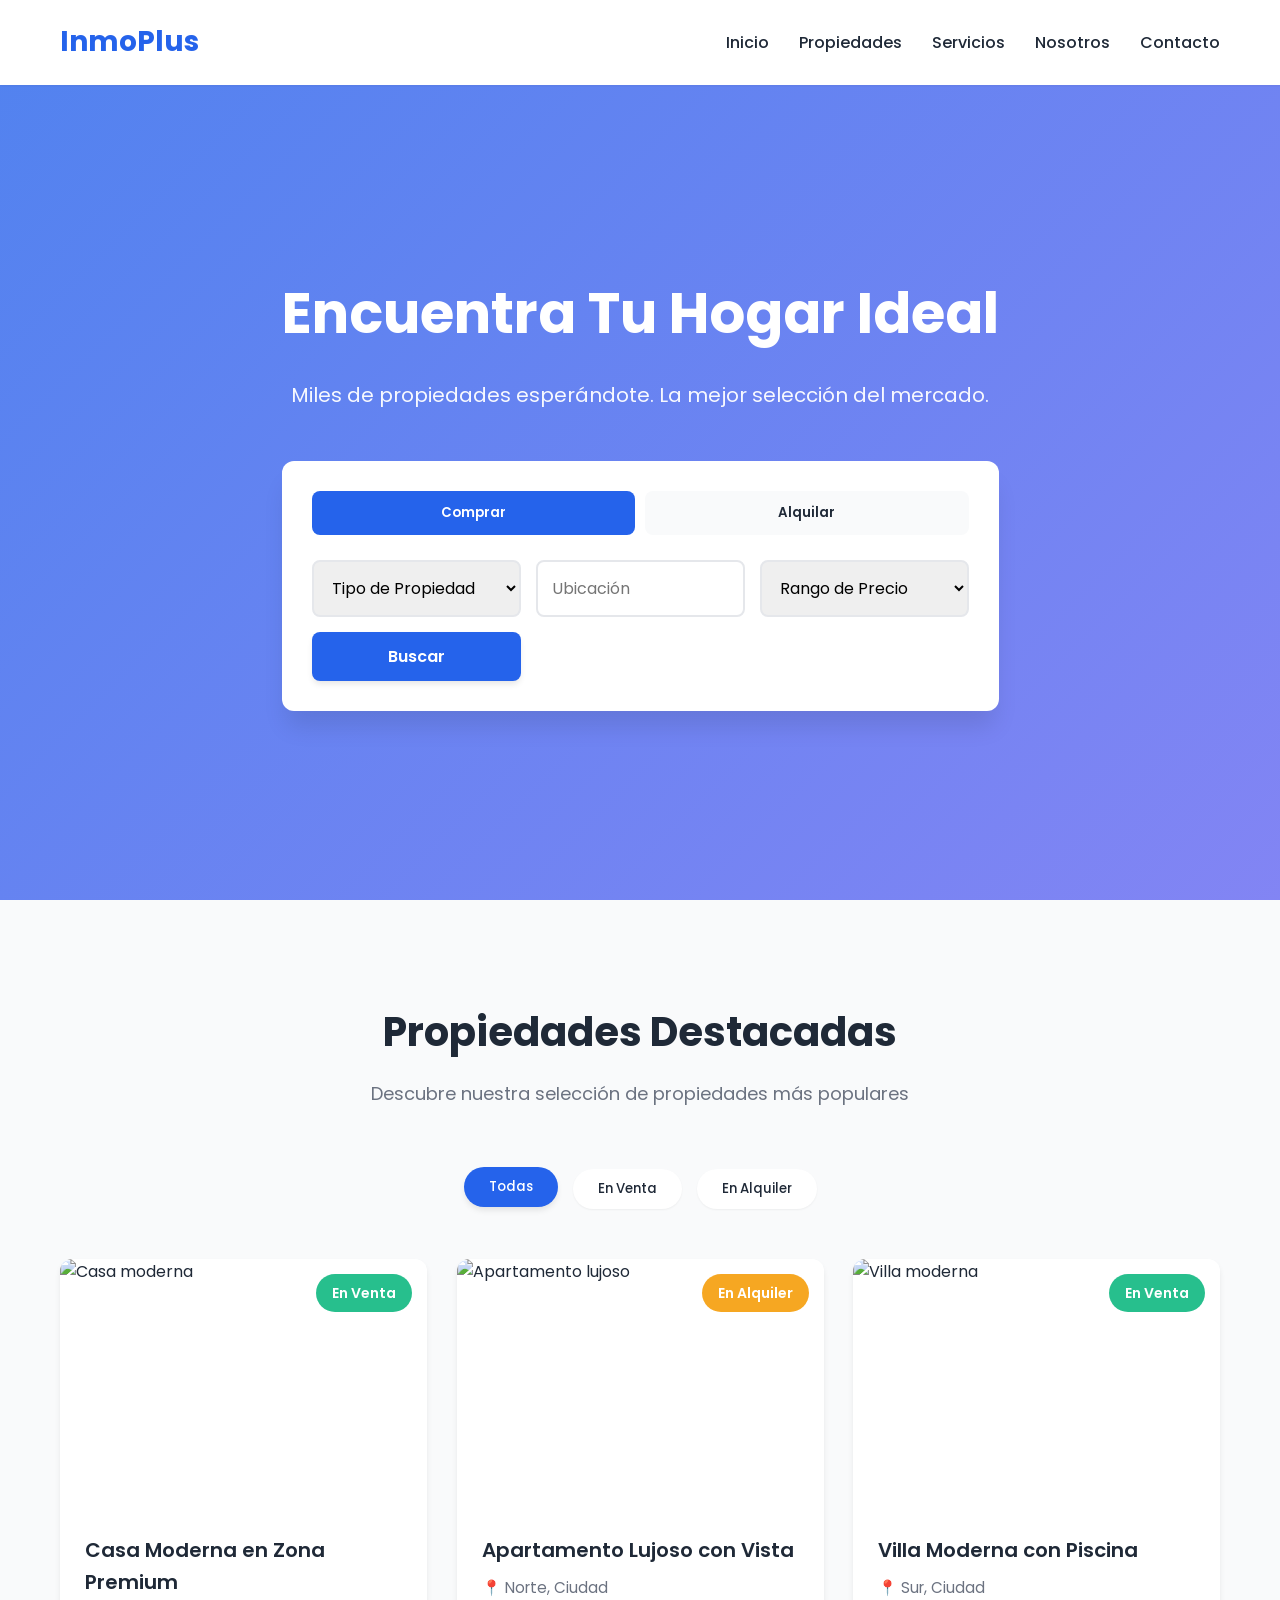
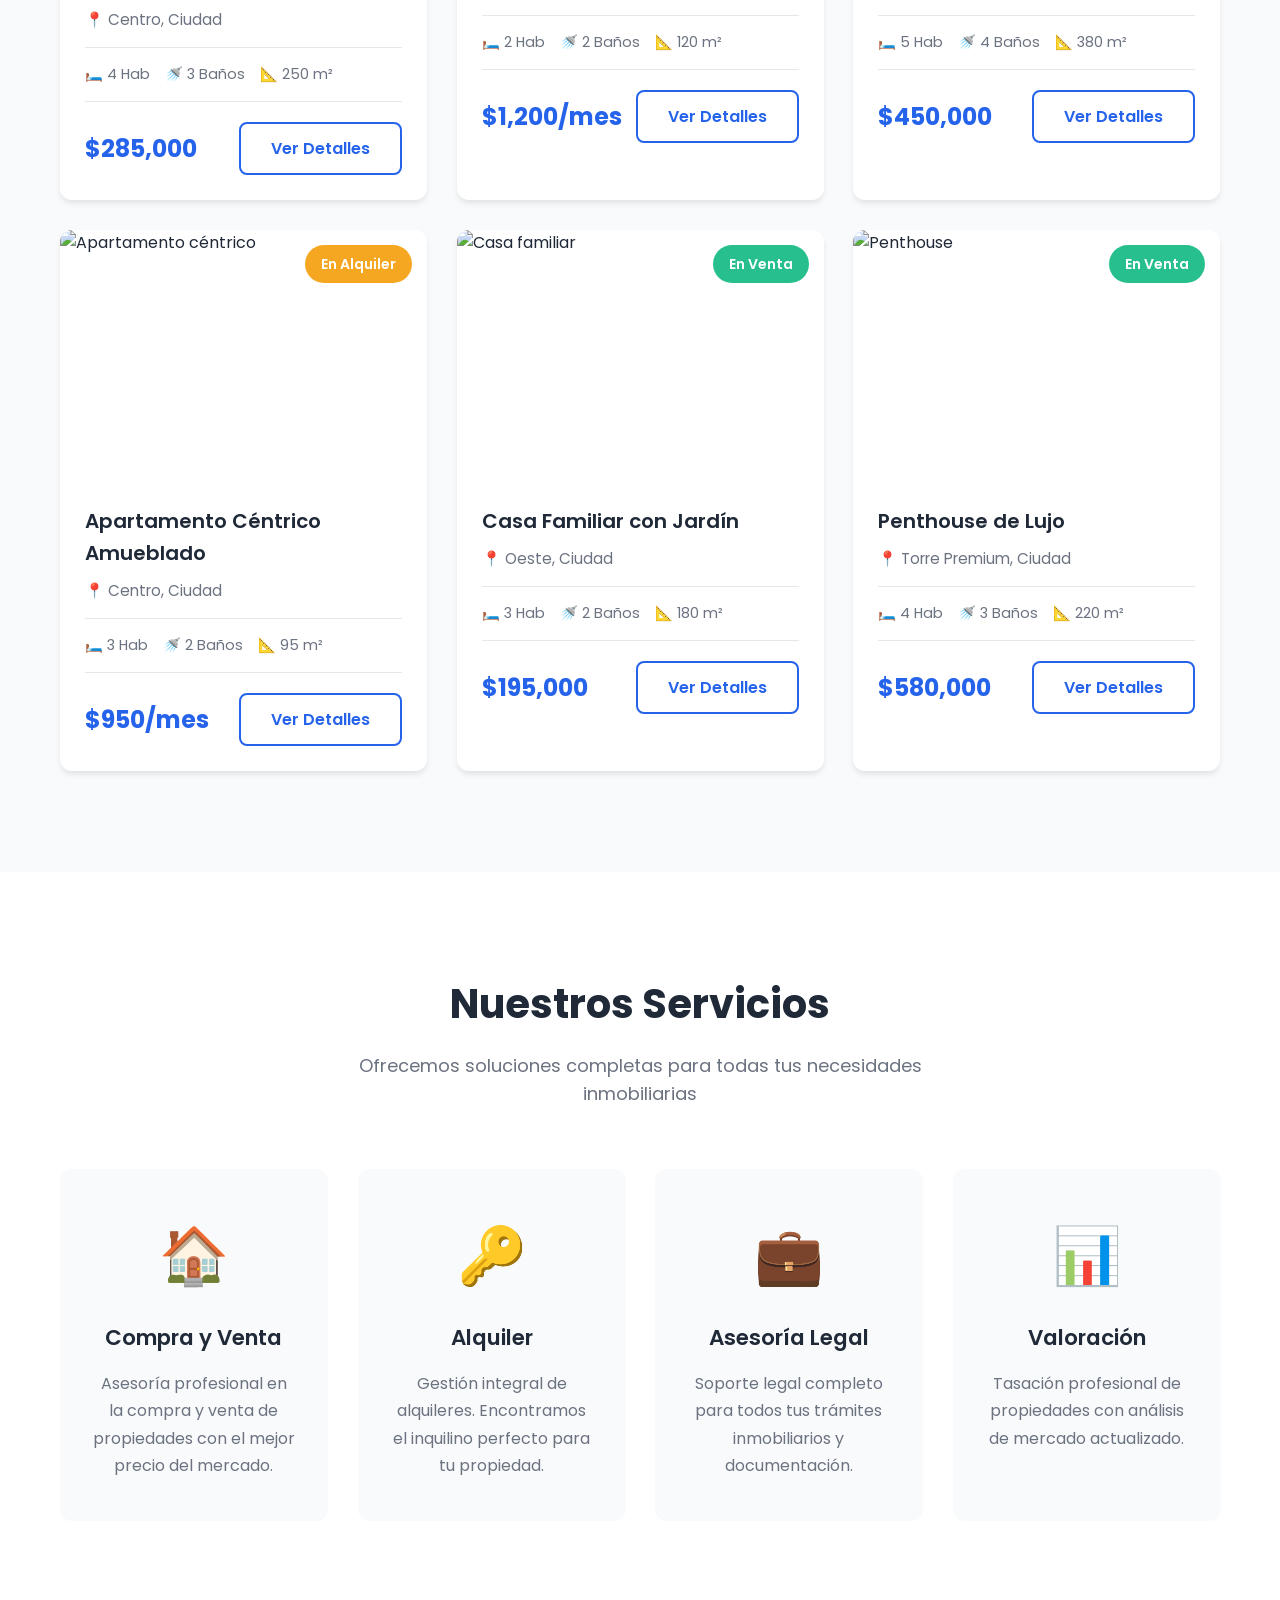
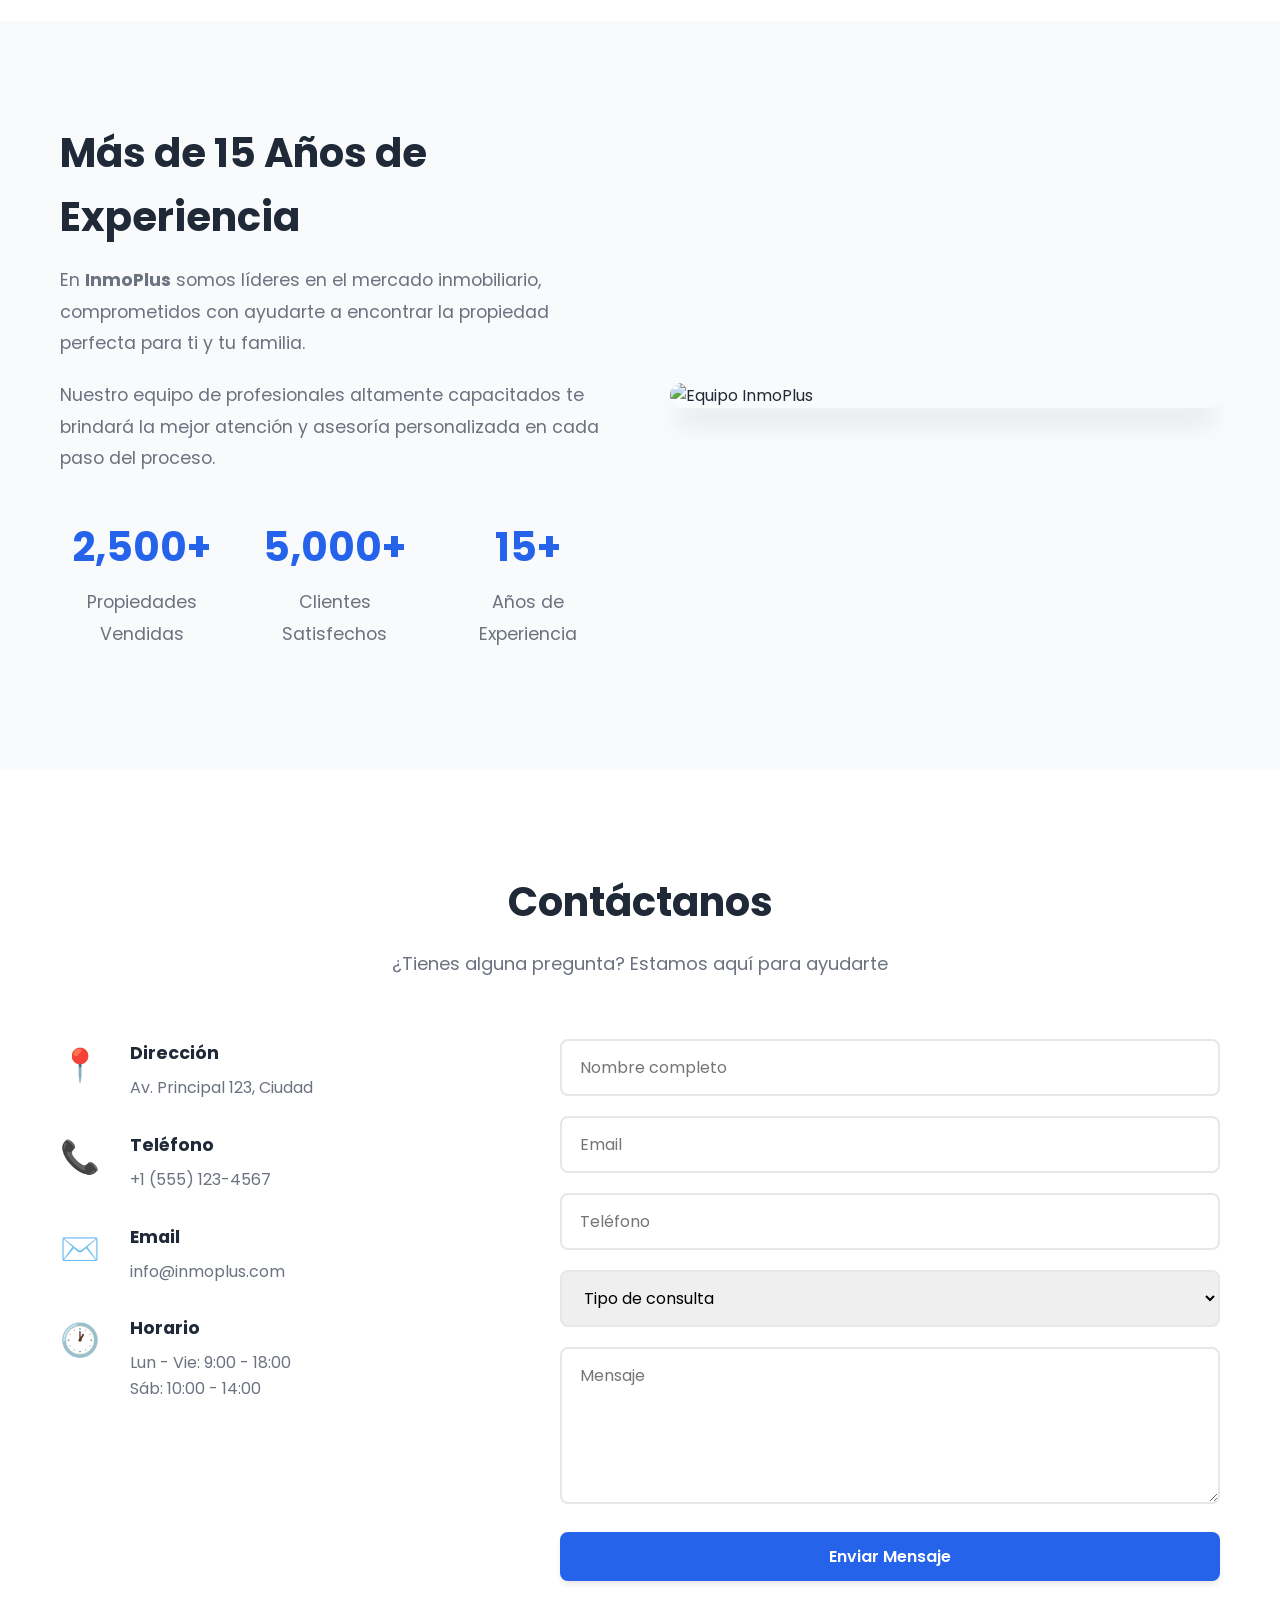
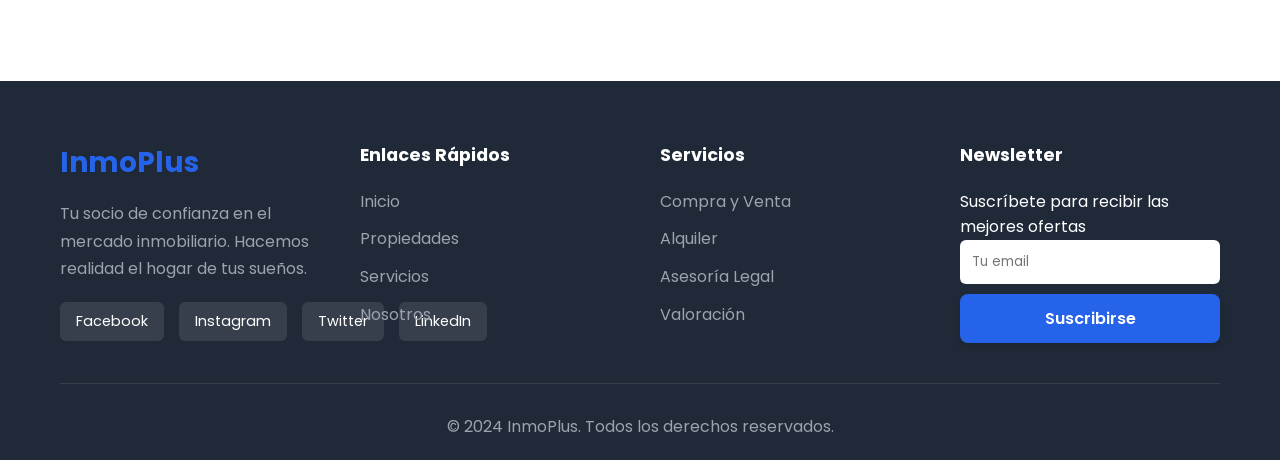
==== index.html @ 354a5554 "Crear sitio web completo para inmobiliaria InmoPlus Implementación completa de un sitio web moderno " ====
<!DOCTYPE html>
<html lang="es">
<head>
    <meta charset="UTF-8">
    <meta name="viewport" content="width=device-width, initial-scale=1.0">
    <meta name="description" content="Encuentra la propiedad de tus sueños. Amplia selección de casas, apartamentos y locales comerciales.">
    <meta name="keywords" content="inmobiliaria, casas, apartamentos, propiedades, venta, alquiler">
    <title>InmoPlus - Tu Inmobiliaria de Confianza</title>
    <link rel="stylesheet" href="css/styles.css">
    <link rel="preconnect" href="https://fonts.googleapis.com">
    <link rel="preconnect" href="https://fonts.gstatic.com" crossorigin>
    <link href="https://fonts.googleapis.com/css2?family=Poppins:wght@300;400;500;600;700&display=swap" rel="stylesheet">
</head>
<body>
    <!-- Header -->
    <header class="header">
        <nav class="nav container">
            <div class="nav__logo">
                <h2>InmoPlus</h2>
            </div>
            <ul class="nav__menu" id="navMenu">
                <li class="nav__item"><a href="#inicio" class="nav__link">Inicio</a></li>
                <li class="nav__item"><a href="#propiedades" class="nav__link">Propiedades</a></li>
                <li class="nav__item"><a href="#servicios" class="nav__link">Servicios</a></li>
                <li class="nav__item"><a href="#nosotros" class="nav__link">Nosotros</a></li>
                <li class="nav__item"><a href="#contacto" class="nav__link">Contacto</a></li>
            </ul>
            <div class="nav__toggle" id="navToggle">
                <span></span>
                <span></span>
                <span></span>
            </div>
        </nav>
    </header>

    <!-- Hero Section -->
    <section class="hero" id="inicio">
        <div class="hero__overlay"></div>
        <div class="hero__content container">
            <h1 class="hero__title">Encuentra Tu Hogar Ideal</h1>
            <p class="hero__description">Miles de propiedades esperándote. La mejor selección del mercado.</p>

            <!-- Search Form -->
            <div class="search-box">
                <div class="search-box__tabs">
                    <button class="search-tab active" data-type="venta">Comprar</button>
                    <button class="search-tab" data-type="alquiler">Alquilar</button>
                </div>
                <form class="search-form" id="searchForm">
                    <div class="search-form__group">
                        <select class="search-input" id="propertyType">
                            <option value="">Tipo de Propiedad</option>
                            <option value="casa">Casa</option>
                            <option value="apartamento">Apartamento</option>
                            <option value="local">Local Comercial</option>
                            <option value="terreno">Terreno</option>
                        </select>
                    </div>
                    <div class="search-form__group">
                        <input type="text" class="search-input" placeholder="Ubicación" id="location">
                    </div>
                    <div class="search-form__group">
                        <select class="search-input" id="priceRange">
                            <option value="">Rango de Precio</option>
                            <option value="0-100000">Hasta $100,000</option>
                            <option value="100000-200000">$100,000 - $200,000</option>
                            <option value="200000-300000">$200,000 - $300,000</option>
                            <option value="300000+">Más de $300,000</option>
                        </select>
                    </div>
                    <button type="submit" class="btn btn--primary">Buscar</button>
                </form>
            </div>
        </div>
    </section>

    <!-- Featured Properties -->
    <section class="properties" id="propiedades">
        <div class="container">
            <div class="section__header">
                <h2 class="section__title">Propiedades Destacadas</h2>
                <p class="section__description">Descubre nuestra selección de propiedades más populares</p>
            </div>

            <!-- Filter Buttons -->
            <div class="filter-buttons">
                <button class="filter-btn active" data-filter="all">Todas</button>
                <button class="filter-btn" data-filter="venta">En Venta</button>
                <button class="filter-btn" data-filter="alquiler">En Alquiler</button>
            </div>

            <div class="properties__grid" id="propertiesGrid">
                <!-- Property Card 1 -->
                <article class="property-card" data-category="venta">
                    <div class="property-card__badge property-card__badge--sale">En Venta</div>
                    <div class="property-card__image">
                        <img src="https://images.unsplash.com/photo-1580587771525-78b9dba3b914?w=600&h=400&fit=crop" alt="Casa moderna" loading="lazy">
                    </div>
                    <div class="property-card__content">
                        <h3 class="property-card__title">Casa Moderna en Zona Premium</h3>
                        <p class="property-card__location">📍 Centro, Ciudad</p>
                        <div class="property-card__features">
                            <span class="feature">🛏️ 4 Hab</span>
                            <span class="feature">🚿 3 Baños</span>
                            <span class="feature">📐 250 m²</span>
                        </div>
                        <div class="property-card__footer">
                            <p class="property-card__price">$285,000</p>
                            <button class="btn btn--secondary">Ver Detalles</button>
                        </div>
                    </div>
                </article>

                <!-- Property Card 2 -->
                <article class="property-card" data-category="alquiler">
                    <div class="property-card__badge property-card__badge--rent">En Alquiler</div>
                    <div class="property-card__image">
                        <img src="https://images.unsplash.com/photo-1522708323590-d24dbb6b0267?w=600&h=400&fit=crop" alt="Apartamento lujoso" loading="lazy">
                    </div>
                    <div class="property-card__content">
                        <h3 class="property-card__title">Apartamento Lujoso con Vista</h3>
                        <p class="property-card__location">📍 Norte, Ciudad</p>
                        <div class="property-card__features">
                            <span class="feature">🛏️ 2 Hab</span>
                            <span class="feature">🚿 2 Baños</span>
                            <span class="feature">📐 120 m²</span>
                        </div>
                        <div class="property-card__footer">
                            <p class="property-card__price">$1,200/mes</p>
                            <button class="btn btn--secondary">Ver Detalles</button>
                        </div>
                    </div>
                </article>

                <!-- Property Card 3 -->
                <article class="property-card" data-category="venta">
                    <div class="property-card__badge property-card__badge--sale">En Venta</div>
                    <div class="property-card__image">
                        <img src="https://images.unsplash.com/photo-1512917774080-9991f1c4c750?w=600&h=400&fit=crop" alt="Villa moderna" loading="lazy">
                    </div>
                    <div class="property-card__content">
                        <h3 class="property-card__title">Villa Moderna con Piscina</h3>
                        <p class="property-card__location">📍 Sur, Ciudad</p>
                        <div class="property-card__features">
                            <span class="feature">🛏️ 5 Hab</span>
                            <span class="feature">🚿 4 Baños</span>
                            <span class="feature">📐 380 m²</span>
                        </div>
                        <div class="property-card__footer">
                            <p class="property-card__price">$450,000</p>
                            <button class="btn btn--secondary">Ver Detalles</button>
                        </div>
                    </div>
                </article>

                <!-- Property Card 4 -->
                <article class="property-card" data-category="alquiler">
                    <div class="property-card__badge property-card__badge--rent">En Alquiler</div>
                    <div class="property-card__image">
                        <img src="https://images.unsplash.com/photo-1560448204-e02f11c3d0e2?w=600&h=400&fit=crop" alt="Apartamento céntrico" loading="lazy">
                    </div>
                    <div class="property-card__content">
                        <h3 class="property-card__title">Apartamento Céntrico Amueblado</h3>
                        <p class="property-card__location">📍 Centro, Ciudad</p>
                        <div class="property-card__features">
                            <span class="feature">🛏️ 3 Hab</span>
                            <span class="feature">🚿 2 Baños</span>
                            <span class="feature">📐 95 m²</span>
                        </div>
                        <div class="property-card__footer">
                            <p class="property-card__price">$950/mes</p>
                            <button class="btn btn--secondary">Ver Detalles</button>
                        </div>
                    </div>
                </article>

                <!-- Property Card 5 -->
                <article class="property-card" data-category="venta">
                    <div class="property-card__badge property-card__badge--sale">En Venta</div>
                    <div class="property-card__image">
                        <img src="https://images.unsplash.com/photo-1600596542815-ffad4c1539a9?w=600&h=400&fit=crop" alt="Casa familiar" loading="lazy">
                    </div>
                    <div class="property-card__content">
                        <h3 class="property-card__title">Casa Familiar con Jardín</h3>
                        <p class="property-card__location">📍 Oeste, Ciudad</p>
                        <div class="property-card__features">
                            <span class="feature">🛏️ 3 Hab</span>
                            <span class="feature">🚿 2 Baños</span>
                            <span class="feature">📐 180 m²</span>
                        </div>
                        <div class="property-card__footer">
                            <p class="property-card__price">$195,000</p>
                            <button class="btn btn--secondary">Ver Detalles</button>
                        </div>
                    </div>
                </article>

                <!-- Property Card 6 -->
                <article class="property-card" data-category="venta">
                    <div class="property-card__badge property-card__badge--sale">En Venta</div>
                    <div class="property-card__image">
                        <img src="https://images.unsplash.com/photo-1600607687939-ce8a6c25118c?w=600&h=400&fit=crop" alt="Penthouse" loading="lazy">
                    </div>
                    <div class="property-card__content">
                        <h3 class="property-card__title">Penthouse de Lujo</h3>
                        <p class="property-card__location">📍 Torre Premium, Ciudad</p>
                        <div class="property-card__features">
                            <span class="feature">🛏️ 4 Hab</span>
                            <span class="feature">🚿 3 Baños</span>
                            <span class="feature">📐 220 m²</span>
                        </div>
                        <div class="property-card__footer">
                            <p class="property-card__price">$580,000</p>
                            <button class="btn btn--secondary">Ver Detalles</button>
                        </div>
                    </div>
                </article>
            </div>
        </div>
    </section>

    <!-- Services Section -->
    <section class="services" id="servicios">
        <div class="container">
            <div class="section__header">
                <h2 class="section__title">Nuestros Servicios</h2>
                <p class="section__description">Ofrecemos soluciones completas para todas tus necesidades inmobiliarias</p>
            </div>
            <div class="services__grid">
                <div class="service-card">
                    <div class="service-card__icon">🏠</div>
                    <h3 class="service-card__title">Compra y Venta</h3>
                    <p class="service-card__description">Asesoría profesional en la compra y venta de propiedades con el mejor precio del mercado.</p>
                </div>
                <div class="service-card">
                    <div class="service-card__icon">🔑</div>
                    <h3 class="service-card__title">Alquiler</h3>
                    <p class="service-card__description">Gestión integral de alquileres. Encontramos el inquilino perfecto para tu propiedad.</p>
                </div>
                <div class="service-card">
                    <div class="service-card__icon">💼</div>
                    <h3 class="service-card__title">Asesoría Legal</h3>
                    <p class="service-card__description">Soporte legal completo para todos tus trámites inmobiliarios y documentación.</p>
                </div>
                <div class="service-card">
                    <div class="service-card__icon">📊</div>
                    <h3 class="service-card__title">Valoración</h3>
                    <p class="service-card__description">Tasación profesional de propiedades con análisis de mercado actualizado.</p>
                </div>
            </div>
        </div>
    </section>

    <!-- About Section -->
    <section class="about" id="nosotros">
        <div class="container">
            <div class="about__content">
                <div class="about__text">
                    <h2 class="section__title">Más de 15 Años de Experiencia</h2>
                    <p>En <strong>InmoPlus</strong> somos líderes en el mercado inmobiliario, comprometidos con ayudarte a encontrar la propiedad perfecta para ti y tu familia.</p>
                    <p>Nuestro equipo de profesionales altamente capacitados te brindará la mejor atención y asesoría personalizada en cada paso del proceso.</p>
                    <div class="about__stats">
                        <div class="stat">
                            <h3 class="stat__number">2,500+</h3>
                            <p class="stat__label">Propiedades Vendidas</p>
                        </div>
                        <div class="stat">
                            <h3 class="stat__number">5,000+</h3>
                            <p class="stat__label">Clientes Satisfechos</p>
                        </div>
                        <div class="stat">
                            <h3 class="stat__number">15+</h3>
                            <p class="stat__label">Años de Experiencia</p>
                        </div>
                    </div>
                </div>
                <div class="about__image">
                    <img src="https://images.unsplash.com/photo-1560518883-ce09059eeffa?w=800&h=600&fit=crop" alt="Equipo InmoPlus" loading="lazy">
                </div>
            </div>
        </div>
    </section>

    <!-- Contact Section -->
    <section class="contact" id="contacto">
        <div class="container">
            <div class="section__header">
                <h2 class="section__title">Contáctanos</h2>
                <p class="section__description">¿Tienes alguna pregunta? Estamos aquí para ayudarte</p>
            </div>
            <div class="contact__content">
                <div class="contact__info">
                    <div class="contact__item">
                        <div class="contact__item-icon">📍</div>
                        <div>
                            <h3>Dirección</h3>
                            <p>Av. Principal 123, Ciudad</p>
                        </div>
                    </div>
                    <div class="contact__item">
                        <div class="contact__item-icon">📞</div>
                        <div>
                            <h3>Teléfono</h3>
                            <p>+1 (555) 123-4567</p>
                        </div>
                    </div>
                    <div class="contact__item">
                        <div class="contact__item-icon">✉️</div>
                        <div>
                            <h3>Email</h3>
                            <p>info@inmoplus.com</p>
                        </div>
                    </div>
                    <div class="contact__item">
                        <div class="contact__item-icon">🕐</div>
                        <div>
                            <h3>Horario</h3>
                            <p>Lun - Vie: 9:00 - 18:00</p>
                            <p>Sáb: 10:00 - 14:00</p>
                        </div>
                    </div>
                </div>
                <form class="contact__form" id="contactForm">
                    <div class="form__group">
                        <input type="text" class="form__input" placeholder="Nombre completo" required>
                    </div>
                    <div class="form__group">
                        <input type="email" class="form__input" placeholder="Email" required>
                    </div>
                    <div class="form__group">
                        <input type="tel" class="form__input" placeholder="Teléfono" required>
                    </div>
                    <div class="form__group">
                        <select class="form__input" required>
                            <option value="">Tipo de consulta</option>
                            <option value="compra">Comprar Propiedad</option>
                            <option value="venta">Vender Propiedad</option>
                            <option value="alquiler">Alquilar</option>
                            <option value="otro">Otro</option>
                        </select>
                    </div>
                    <div class="form__group">
                        <textarea class="form__input form__textarea" placeholder="Mensaje" rows="5" required></textarea>
                    </div>
                    <button type="submit" class="btn btn--primary btn--full">Enviar Mensaje</button>
                </form>
            </div>
        </div>
    </section>

    <!-- Footer -->
    <footer class="footer">
        <div class="container">
            <div class="footer__content">
                <div class="footer__section">
                    <h3 class="footer__title">InmoPlus</h3>
                    <p class="footer__description">Tu socio de confianza en el mercado inmobiliario. Hacemos realidad el hogar de tus sueños.</p>
                    <div class="footer__social">
                        <a href="#" class="social-link">Facebook</a>
                        <a href="#" class="social-link">Instagram</a>
                        <a href="#" class="social-link">Twitter</a>
                        <a href="#" class="social-link">LinkedIn</a>
                    </div>
                </div>
                <div class="footer__section">
                    <h4 class="footer__subtitle">Enlaces Rápidos</h4>
                    <ul class="footer__links">
                        <li><a href="#inicio">Inicio</a></li>
                        <li><a href="#propiedades">Propiedades</a></li>
                        <li><a href="#servicios">Servicios</a></li>
                        <li><a href="#nosotros">Nosotros</a></li>
                    </ul>
                </div>
                <div class="footer__section">
                    <h4 class="footer__subtitle">Servicios</h4>
                    <ul class="footer__links">
                        <li><a href="#">Compra y Venta</a></li>
                        <li><a href="#">Alquiler</a></li>
                        <li><a href="#">Asesoría Legal</a></li>
                        <li><a href="#">Valoración</a></li>
                    </ul>
                </div>
                <div class="footer__section">
                    <h4 class="footer__subtitle">Newsletter</h4>
                    <p>Suscríbete para recibir las mejores ofertas</p>
                    <form class="newsletter__form">
                        <input type="email" placeholder="Tu email" class="newsletter__input">
                        <button type="submit" class="btn btn--primary">Suscribirse</button>
                    </form>
                </div>
            </div>
            <div class="footer__bottom">
                <p>&copy; 2024 InmoPlus. Todos los derechos reservados.</p>
            </div>
        </div>
    </footer>

    <!-- Scroll to Top Button -->
    <button class="scroll-top" id="scrollTop">↑</button>

    <script src="js/main.js"></script>
</body>
</html>
---- css/styles.css ----
/* ========================================
   CSS Variables
======================================== */
:root {
    --primary-color: #2563eb;
    --primary-dark: #1e40af;
    --secondary-color: #10b981;
    --accent-color: #f59e0b;
    --text-dark: #1f2937;
    --text-light: #6b7280;
    --text-white: #ffffff;
    --bg-light: #f9fafb;
    --bg-white: #ffffff;
    --border-color: #e5e7eb;
    --shadow-sm: 0 1px 2px 0 rgba(0, 0, 0, 0.05);
    --shadow-md: 0 4px 6px -1px rgba(0, 0, 0, 0.1);
    --shadow-lg: 0 10px 15px -3px rgba(0, 0, 0, 0.1);
    --shadow-xl: 0 20px 25px -5px rgba(0, 0, 0, 0.1);
    --transition: all 0.3s ease;
    --border-radius: 12px;
    --max-width: 1200px;
}

/* ========================================
   Reset & Base Styles
======================================== */
* {
    margin: 0;
    padding: 0;
    box-sizing: border-box;
}

html {
    scroll-behavior: smooth;
    font-size: 16px;
}

body {
    font-family: 'Poppins', -apple-system, BlinkMacSystemFont, 'Segoe UI', Roboto, sans-serif;
    line-height: 1.6;
    color: var(--text-dark);
    background-color: var(--bg-white);
    overflow-x: hidden;
}

img {
    max-width: 100%;
    height: auto;
    display: block;
}

a {
    text-decoration: none;
    color: inherit;
    transition: var(--transition);
}

ul {
    list-style: none;
}

button {
    border: none;
    background: none;
    cursor: pointer;
    font-family: inherit;
}

/* ========================================
   Utility Classes
======================================== */
.container {
    max-width: var(--max-width);
    margin: 0 auto;
    padding: 0 20px;
}

.btn {
    padding: 12px 30px;
    border-radius: 8px;
    font-weight: 600;
    font-size: 1rem;
    transition: var(--transition);
    display: inline-block;
    text-align: center;
}

.btn--primary {
    background: var(--primary-color);
    color: var(--text-white);
    box-shadow: var(--shadow-md);
}

.btn--primary:hover {
    background: var(--primary-dark);
    transform: translateY(-2px);
    box-shadow: var(--shadow-lg);
}

.btn--secondary {
    background: transparent;
    color: var(--primary-color);
    border: 2px solid var(--primary-color);
}

.btn--secondary:hover {
    background: var(--primary-color);
    color: var(--text-white);
}

.btn--full {
    width: 100%;
}

.section__header {
    text-align: center;
    margin-bottom: 60px;
}

.section__title {
    font-size: 2.5rem;
    font-weight: 700;
    color: var(--text-dark);
    margin-bottom: 16px;
}

.section__description {
    font-size: 1.125rem;
    color: var(--text-light);
    max-width: 600px;
    margin: 0 auto;
}

/* ========================================
   Header & Navigation
======================================== */
.header {
    position: fixed;
    top: 0;
    left: 0;
    width: 100%;
    background: var(--bg-white);
    box-shadow: var(--shadow-sm);
    z-index: 1000;
    transition: var(--transition);
}

.nav {
    display: flex;
    justify-content: space-between;
    align-items: center;
    padding: 20px;
}

.nav__logo h2 {
    color: var(--primary-color);
    font-size: 1.75rem;
    font-weight: 700;
}

.nav__menu {
    display: flex;
    gap: 30px;
    align-items: center;
}

.nav__link {
    color: var(--text-dark);
    font-weight: 500;
    transition: var(--transition);
    position: relative;
}

.nav__link::after {
    content: '';
    position: absolute;
    bottom: -5px;
    left: 0;
    width: 0;
    height: 2px;
    background: var(--primary-color);
    transition: var(--transition);
}

.nav__link:hover {
    color: var(--primary-color);
}

.nav__link:hover::after {
    width: 100%;
}

.nav__toggle {
    display: none;
    flex-direction: column;
    gap: 5px;
    cursor: pointer;
}

.nav__toggle span {
    width: 25px;
    height: 3px;
    background: var(--text-dark);
    border-radius: 3px;
    transition: var(--transition);
}

/* ========================================
   Hero Section
======================================== */
.hero {
    position: relative;
    min-height: 100vh;
    display: flex;
    align-items: center;
    justify-content: center;
    background: linear-gradient(135deg, #667eea 0%, #764ba2 100%);
    background-image: url('https://images.unsplash.com/photo-1600585154340-be6161a56a0c?w=1920&h=1080&fit=crop');
    background-size: cover;
    background-position: center;
    background-attachment: fixed;
    padding-top: 80px;
}

.hero__overlay {
    position: absolute;
    top: 0;
    left: 0;
    width: 100%;
    height: 100%;
    background: linear-gradient(135deg, rgba(37, 99, 235, 0.8) 0%, rgba(99, 102, 241, 0.8) 100%);
}

.hero__content {
    position: relative;
    z-index: 10;
    text-align: center;
    color: var(--text-white);
    padding: 40px 20px;
}

.hero__title {
    font-size: 3.5rem;
    font-weight: 700;
    margin-bottom: 20px;
    animation: fadeInUp 0.8s ease;
}

.hero__description {
    font-size: 1.25rem;
    margin-bottom: 50px;
    opacity: 0.95;
    animation: fadeInUp 0.8s ease 0.2s backwards;
}

/* Search Box */
.search-box {
    background: var(--bg-white);
    border-radius: var(--border-radius);
    padding: 30px;
    box-shadow: var(--shadow-xl);
    max-width: 900px;
    margin: 0 auto;
    animation: fadeInUp 0.8s ease 0.4s backwards;
}

.search-box__tabs {
    display: flex;
    gap: 10px;
    margin-bottom: 25px;
}

.search-tab {
    flex: 1;
    padding: 12px;
    background: var(--bg-light);
    color: var(--text-dark);
    border-radius: 8px;
    font-weight: 600;
    transition: var(--transition);
}

.search-tab.active {
    background: var(--primary-color);
    color: var(--text-white);
}

.search-form {
    display: grid;
    grid-template-columns: repeat(auto-fit, minmax(200px, 1fr));
    gap: 15px;
    align-items: end;
}

.search-input {
    width: 100%;
    padding: 14px;
    border: 2px solid var(--border-color);
    border-radius: 8px;
    font-size: 1rem;
    transition: var(--transition);
    font-family: inherit;
}

.search-input:focus {
    outline: none;
    border-color: var(--primary-color);
}

/* ========================================
   Properties Section
======================================== */
.properties {
    padding: 100px 0;
    background: var(--bg-light);
}

.filter-buttons {
    display: flex;
    justify-content: center;
    gap: 15px;
    margin-bottom: 50px;
    flex-wrap: wrap;
}

.filter-btn {
    padding: 10px 25px;
    background: var(--bg-white);
    color: var(--text-dark);
    border-radius: 25px;
    font-weight: 500;
    transition: var(--transition);
    box-shadow: var(--shadow-sm);
}

.filter-btn:hover,
.filter-btn.active {
    background: var(--primary-color);
    color: var(--text-white);
    transform: translateY(-2px);
    box-shadow: var(--shadow-md);
}

.properties__grid {
    display: grid;
    grid-template-columns: repeat(auto-fill, minmax(350px, 1fr));
    gap: 30px;
}

/* Property Card */
.property-card {
    background: var(--bg-white);
    border-radius: var(--border-radius);
    overflow: hidden;
    box-shadow: var(--shadow-md);
    transition: var(--transition);
    position: relative;
}

.property-card:hover {
    transform: translateY(-8px);
    box-shadow: var(--shadow-xl);
}

.property-card__badge {
    position: absolute;
    top: 15px;
    right: 15px;
    padding: 8px 16px;
    border-radius: 20px;
    font-weight: 600;
    font-size: 0.875rem;
    z-index: 10;
    backdrop-filter: blur(10px);
}

.property-card__badge--sale {
    background: rgba(16, 185, 129, 0.9);
    color: var(--text-white);
}

.property-card__badge--rent {
    background: rgba(245, 158, 11, 0.9);
    color: var(--text-white);
}

.property-card__image {
    height: 250px;
    overflow: hidden;
    position: relative;
}

.property-card__image img {
    width: 100%;
    height: 100%;
    object-fit: cover;
    transition: var(--transition);
}

.property-card:hover .property-card__image img {
    transform: scale(1.1);
}

.property-card__content {
    padding: 25px;
}

.property-card__title {
    font-size: 1.25rem;
    font-weight: 600;
    color: var(--text-dark);
    margin-bottom: 10px;
}

.property-card__location {
    color: var(--text-light);
    margin-bottom: 15px;
    font-size: 0.95rem;
}

.property-card__features {
    display: flex;
    gap: 15px;
    margin-bottom: 20px;
    padding: 15px 0;
    border-top: 1px solid var(--border-color);
    border-bottom: 1px solid var(--border-color);
}

.feature {
    font-size: 0.9rem;
    color: var(--text-light);
}

.property-card__footer {
    display: flex;
    justify-content: space-between;
    align-items: center;
}

.property-card__price {
    font-size: 1.5rem;
    font-weight: 700;
    color: var(--primary-color);
}

/* ========================================
   Services Section
======================================== */
.services {
    padding: 100px 0;
    background: var(--bg-white);
}

.services__grid {
    display: grid;
    grid-template-columns: repeat(auto-fit, minmax(250px, 1fr));
    gap: 30px;
}

.service-card {
    text-align: center;
    padding: 40px 30px;
    background: var(--bg-light);
    border-radius: var(--border-radius);
    transition: var(--transition);
    border: 2px solid transparent;
}

.service-card:hover {
    border-color: var(--primary-color);
    transform: translateY(-5px);
    box-shadow: var(--shadow-lg);
}

.service-card__icon {
    font-size: 3.5rem;
    margin-bottom: 20px;
}

.service-card__title {
    font-size: 1.35rem;
    font-weight: 600;
    margin-bottom: 15px;
    color: var(--text-dark);
}

.service-card__description {
    color: var(--text-light);
    line-height: 1.7;
}

/* ========================================
   About Section
======================================== */
.about {
    padding: 100px 0;
    background: var(--bg-light);
}

.about__content {
    display: grid;
    grid-template-columns: 1fr 1fr;
    gap: 60px;
    align-items: center;
}

.about__text p {
    color: var(--text-light);
    margin-bottom: 20px;
    font-size: 1.1rem;
    line-height: 1.8;
}

.about__stats {
    display: grid;
    grid-template-columns: repeat(3, 1fr);
    gap: 30px;
    margin-top: 40px;
}

.stat {
    text-align: center;
}

.stat__number {
    font-size: 2.5rem;
    font-weight: 700;
    color: var(--primary-color);
    margin-bottom: 8px;
}

.stat__label {
    color: var(--text-light);
    font-size: 0.95rem;
}

.about__image {
    border-radius: var(--border-radius);
    overflow: hidden;
    box-shadow: var(--shadow-xl);
}

.about__image img {
    width: 100%;
    height: 100%;
    object-fit: cover;
}

/* ========================================
   Contact Section
======================================== */
.contact {
    padding: 100px 0;
    background: var(--bg-white);
}

.contact__content {
    display: grid;
    grid-template-columns: 1fr 1.5fr;
    gap: 60px;
}

.contact__info {
    display: flex;
    flex-direction: column;
    gap: 30px;
}

.contact__item {
    display: flex;
    gap: 20px;
    align-items: flex-start;
}

.contact__item-icon {
    font-size: 2rem;
    min-width: 50px;
}

.contact__item h3 {
    font-size: 1.1rem;
    margin-bottom: 8px;
    color: var(--text-dark);
}

.contact__item p {
    color: var(--text-light);
}

.contact__form {
    display: flex;
    flex-direction: column;
    gap: 20px;
}

.form__input {
    width: 100%;
    padding: 14px 18px;
    border: 2px solid var(--border-color);
    border-radius: 8px;
    font-size: 1rem;
    font-family: inherit;
    transition: var(--transition);
}

.form__input:focus {
    outline: none;
    border-color: var(--primary-color);
}

.form__textarea {
    resize: vertical;
    min-height: 120px;
}

/* ========================================
   Footer
======================================== */
.footer {
    background: var(--text-dark);
    color: var(--text-white);
    padding: 60px 0 20px;
}

.footer__content {
    display: grid;
    grid-template-columns: repeat(auto-fit, minmax(250px, 1fr));
    gap: 40px;
    margin-bottom: 40px;
}

.footer__title {
    font-size: 1.75rem;
    margin-bottom: 15px;
    color: var(--primary-color);
}

.footer__description {
    color: #9ca3af;
    margin-bottom: 20px;
    line-height: 1.7;
}

.footer__social {
    display: flex;
    gap: 15px;
}

.social-link {
    color: var(--text-white);
    padding: 8px 16px;
    background: rgba(255, 255, 255, 0.1);
    border-radius: 6px;
    font-size: 0.9rem;
    transition: var(--transition);
}

.social-link:hover {
    background: var(--primary-color);
}

.footer__subtitle {
    font-size: 1.1rem;
    margin-bottom: 20px;
}

.footer__links {
    display: flex;
    flex-direction: column;
    gap: 12px;
}

.footer__links a {
    color: #9ca3af;
    transition: var(--transition);
}

.footer__links a:hover {
    color: var(--primary-color);
    padding-left: 5px;
}

.newsletter__form {
    display: flex;
    flex-direction: column;
    gap: 10px;
}

.newsletter__input {
    padding: 12px;
    border: none;
    border-radius: 6px;
    font-family: inherit;
}

.footer__bottom {
    text-align: center;
    padding-top: 30px;
    border-top: 1px solid rgba(255, 255, 255, 0.1);
    color: #9ca3af;
}

/* ========================================
   Scroll to Top Button
======================================== */
.scroll-top {
    position: fixed;
    bottom: 30px;
    right: 30px;
    width: 50px;
    height: 50px;
    background: var(--primary-color);
    color: var(--text-white);
    border-radius: 50%;
    font-size: 1.5rem;
    display: flex;
    align-items: center;
    justify-content: center;
    box-shadow: var(--shadow-lg);
    opacity: 0;
    visibility: hidden;
    transition: var(--transition);
    z-index: 999;
}

.scroll-top.active {
    opacity: 1;
    visibility: visible;
}

.scroll-top:hover {
    background: var(--primary-dark);
    transform: translateY(-5px);
}

/* ========================================
   Animations
======================================== */
@keyframes fadeInUp {
    from {
        opacity: 0;
        transform: translateY(30px);
    }
    to {
        opacity: 1;
        transform: translateY(0);
    }
}

@keyframes fadeIn {
    from {
        opacity: 0;
    }
    to {
        opacity: 1;
    }
}

/* ========================================
   Responsive Design
======================================== */
@media (max-width: 968px) {
    .nav__menu {
        position: fixed;
        top: 70px;
        left: -100%;
        width: 100%;
        background: var(--bg-white);
        flex-direction: column;
        padding: 30px;
        box-shadow: var(--shadow-lg);
        transition: var(--transition);
        gap: 20px;
    }

    .nav__menu.active {
        left: 0;
    }

    .nav__toggle {
        display: flex;
    }

    .hero__title {
        font-size: 2.5rem;
    }

    .section__title {
        font-size: 2rem;
    }

    .properties__grid {
        grid-template-columns: repeat(auto-fill, minmax(300px, 1fr));
    }

    .about__content {
        grid-template-columns: 1fr;
    }

    .contact__content {
        grid-template-columns: 1fr;
    }

    .about__stats {
        grid-template-columns: repeat(3, 1fr);
    }
}

@media (max-width: 640px) {
    .hero__title {
        font-size: 2rem;
    }

    .hero__description {
        font-size: 1rem;
    }

    .search-form {
        grid-template-columns: 1fr;
    }

    .properties__grid {
        grid-template-columns: 1fr;
    }

    .services__grid {
        grid-template-columns: 1fr;
    }

    .about__stats {
        grid-template-columns: 1fr;
    }

    .section__title {
        font-size: 1.75rem;
    }

    .filter-buttons {
        flex-direction: column;
        align-items: stretch;
    }

    .footer__content {
        grid-template-columns: 1fr;
    }
}

/* ========================================
   Performance Optimizations
======================================== */
@media (prefers-reduced-motion: reduce) {
    *,
    *::before,
    *::after {
        animation-duration: 0.01ms !important;
        animation-iteration-count: 1 !important;
        transition-duration: 0.01ms !important;
    }
}

/* Improve text rendering */
body {
    -webkit-font-smoothing: antialiased;
    -moz-osx-font-smoothing: grayscale;
    text-rendering: optimizeLegibility;
}

/* GPU acceleration for animations */
.property-card,
.service-card,
.btn {
    will-change: transform;
}
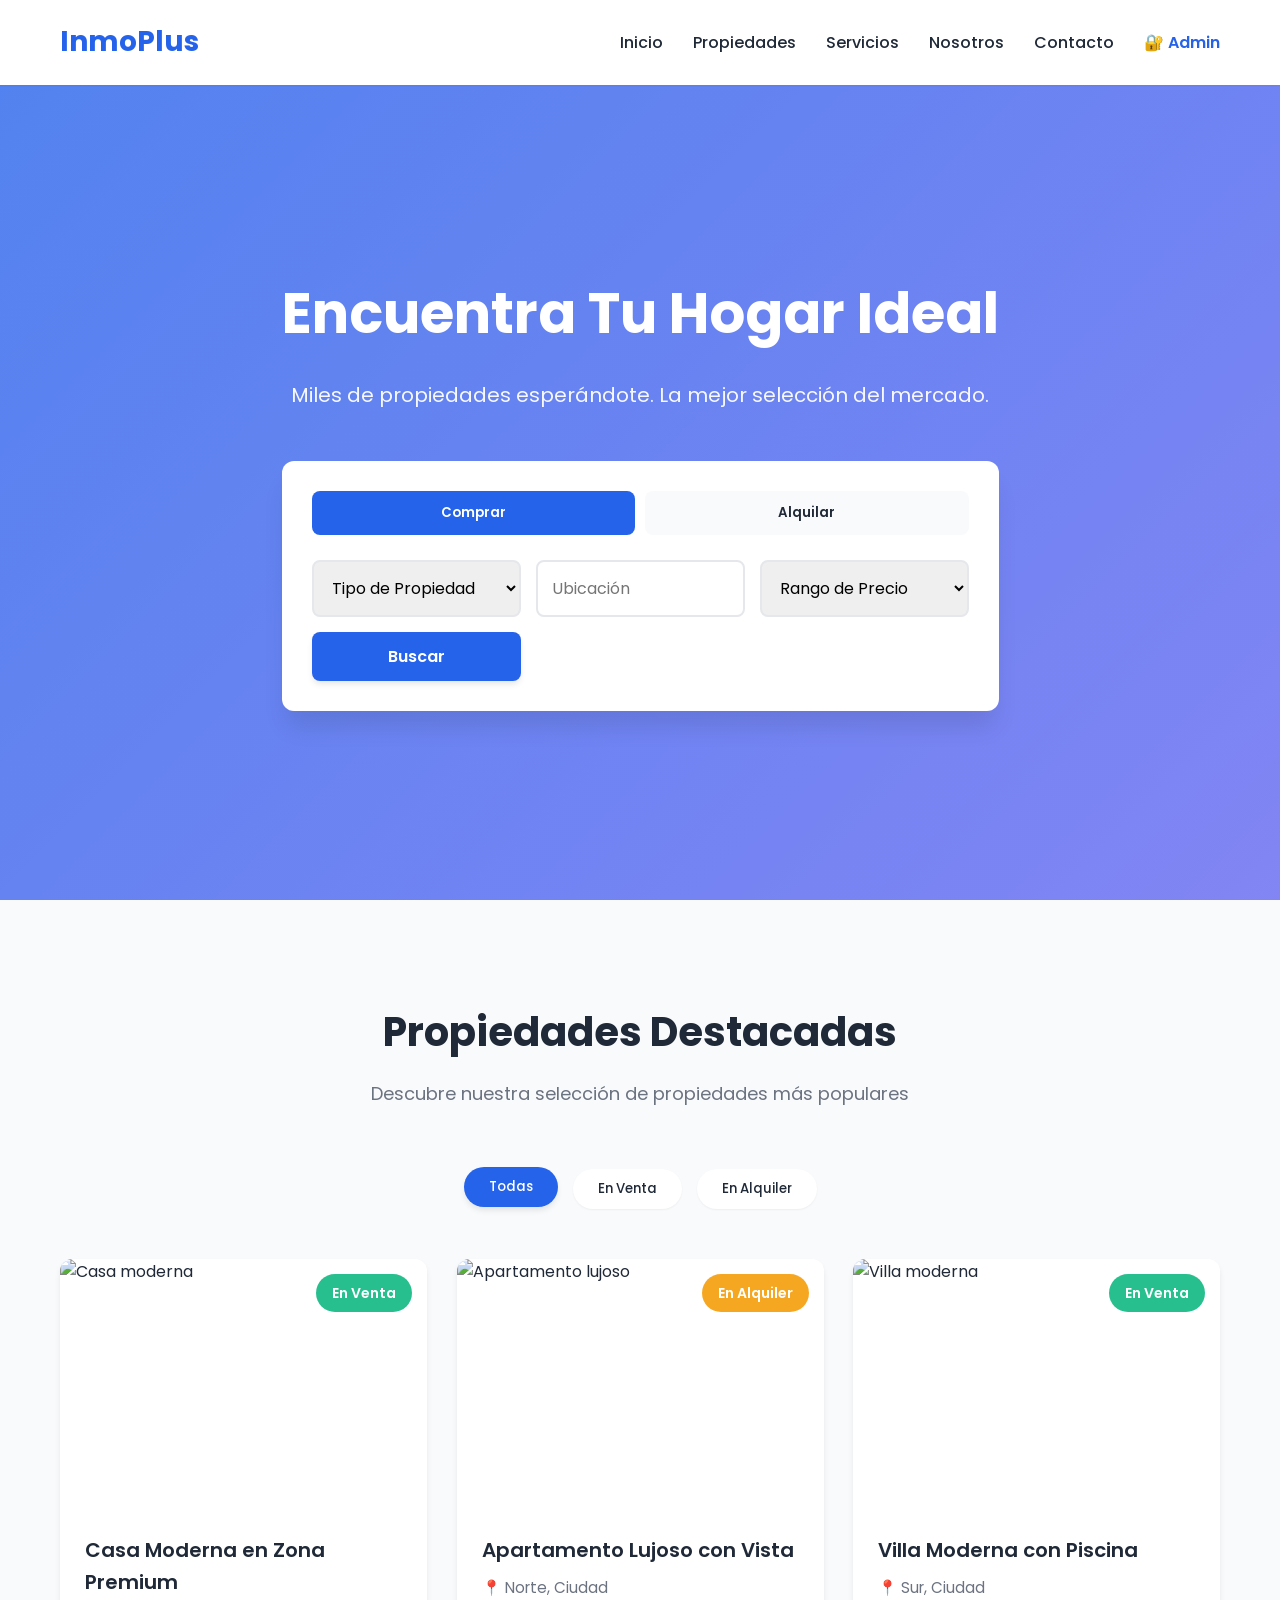
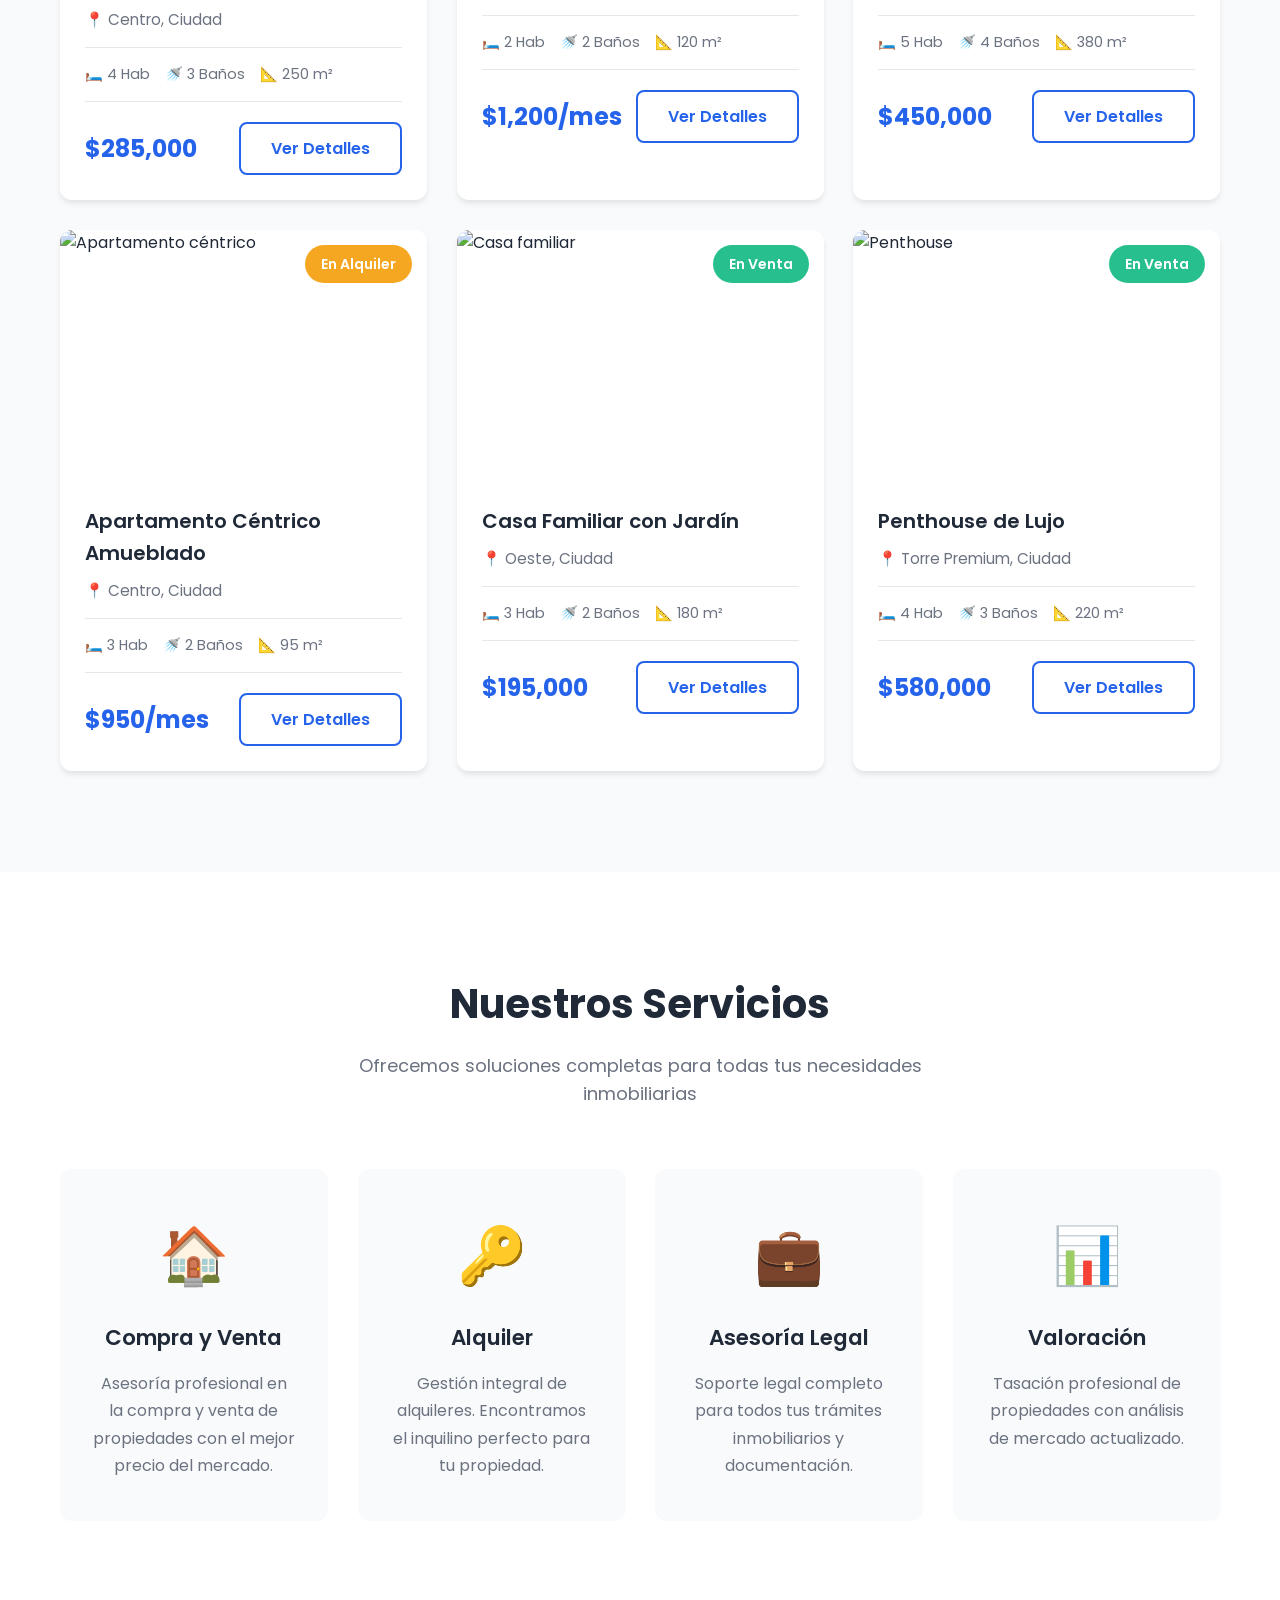
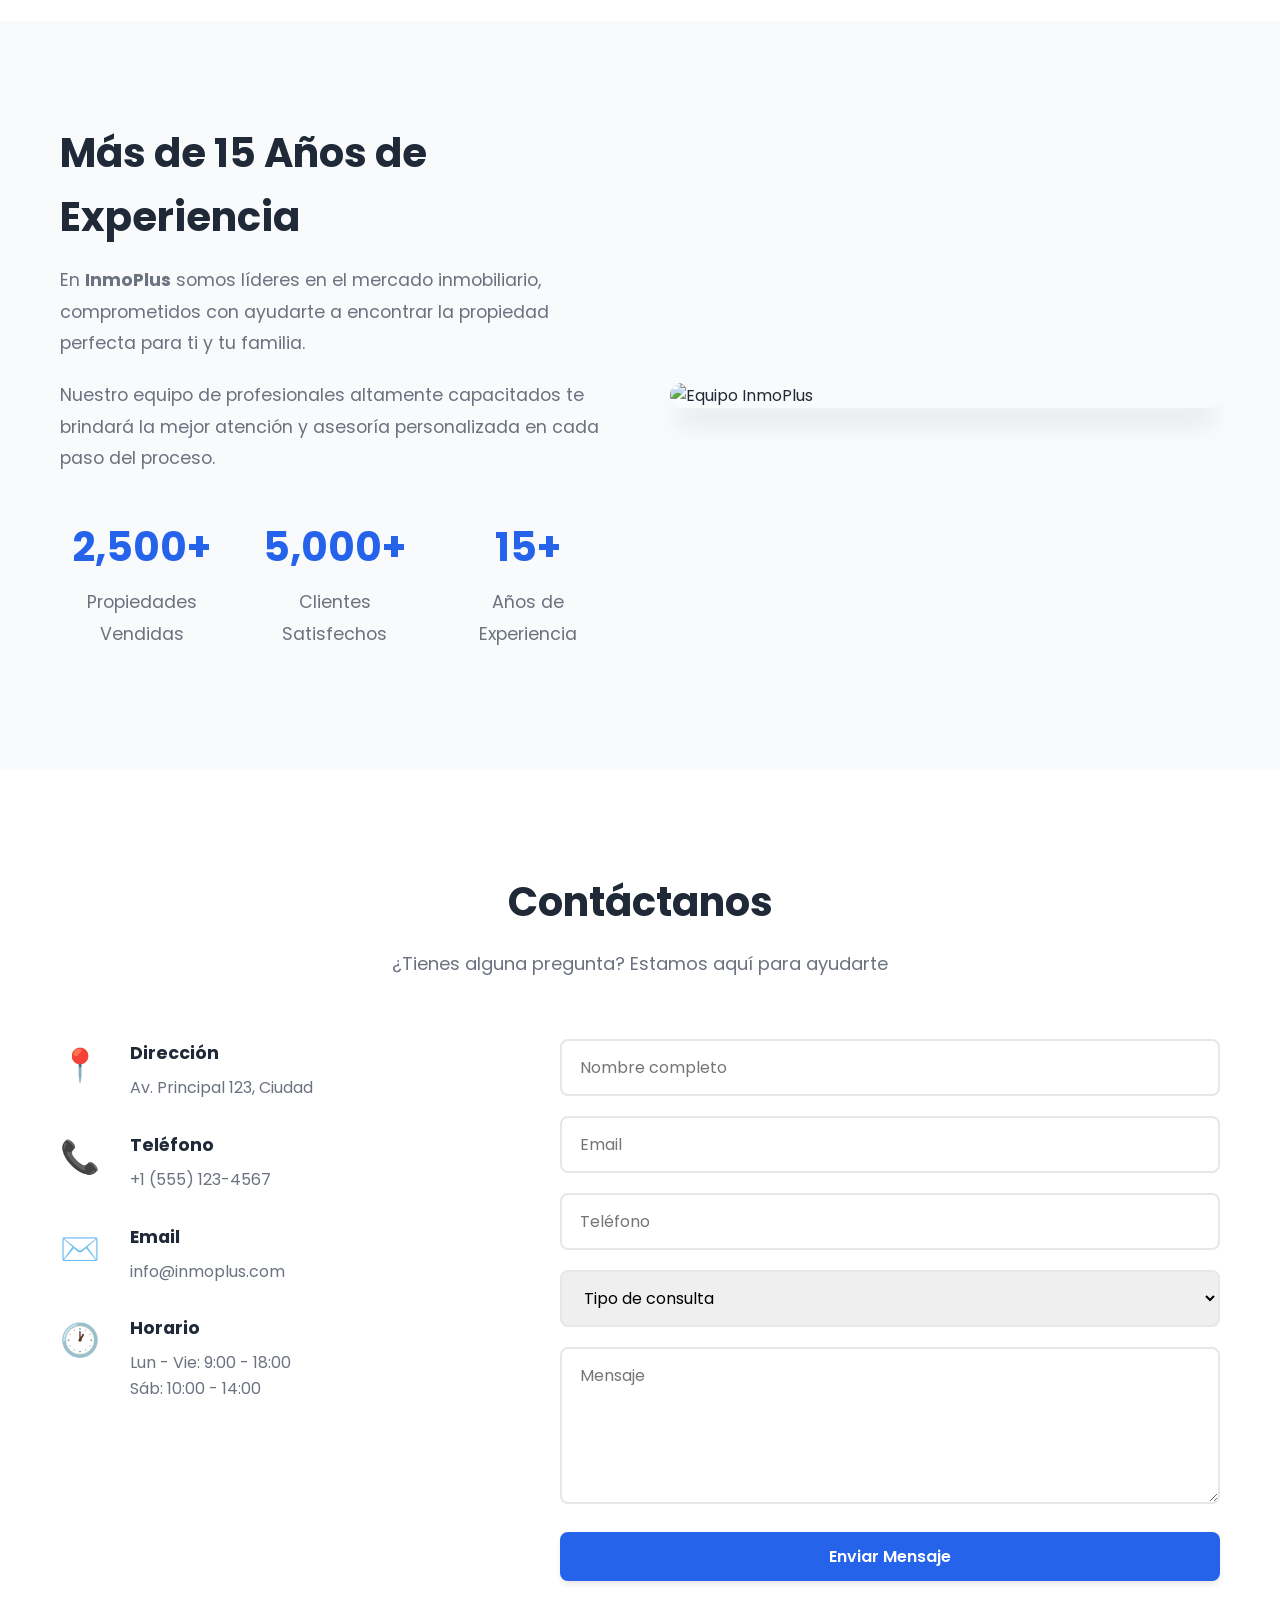
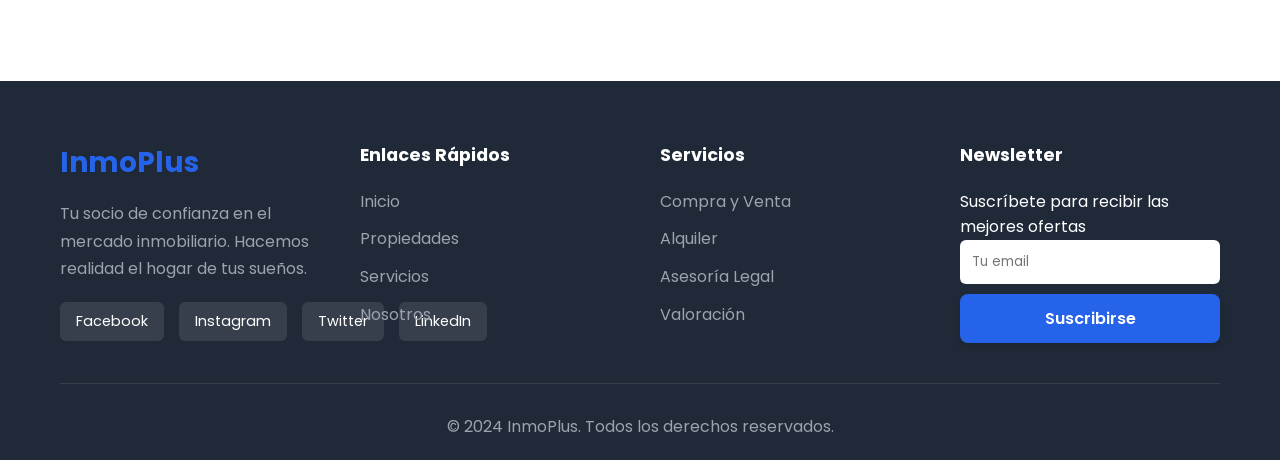
==== commit 7c57b368: "Agregar sistema completo de gestión con Firebase Se implementó un dashboard completo para gestionar " ====
--- a/index.html
+++ b/index.html
@@ -24,6 +24,7 @@
                 <li class="nav__item"><a href="#servicios" class="nav__link">Servicios</a></li>
                 <li class="nav__item"><a href="#nosotros" class="nav__link">Nosotros</a></li>
                 <li class="nav__item"><a href="#contacto" class="nav__link">Contacto</a></li>
+                <li class="nav__item"><a href="login.html" class="nav__link" style="color: var(--primary-color); font-weight: 600;">🔐 Admin</a></li>
             </ul>
             <div class="nav__toggle" id="navToggle">
                 <span></span>
@@ -398,6 +399,17 @@
     <!-- Scroll to Top Button -->
     <button class="scroll-top" id="scrollTop">↑</button>
 
+    <!-- Firebase SDK (Optional - for loading properties from Firebase) -->
+    <script src="https://www.gstatic.com/firebasejs/9.22.0/firebase-app-compat.js"></script>
+    <script src="https://www.gstatic.com/firebasejs/9.22.0/firebase-firestore-compat.js"></script>
+
+    <!-- Firebase Config (Optional) -->
+    <script src="js/firebase-config.js"></script>
+
+    <!-- Properties Loader (Optional - loads from Firebase if configured) -->
+    <script src="js/properties-loader.js"></script>
+
+    <!-- Main Script -->
     <script src="js/main.js"></script>
 </body>
 </html>
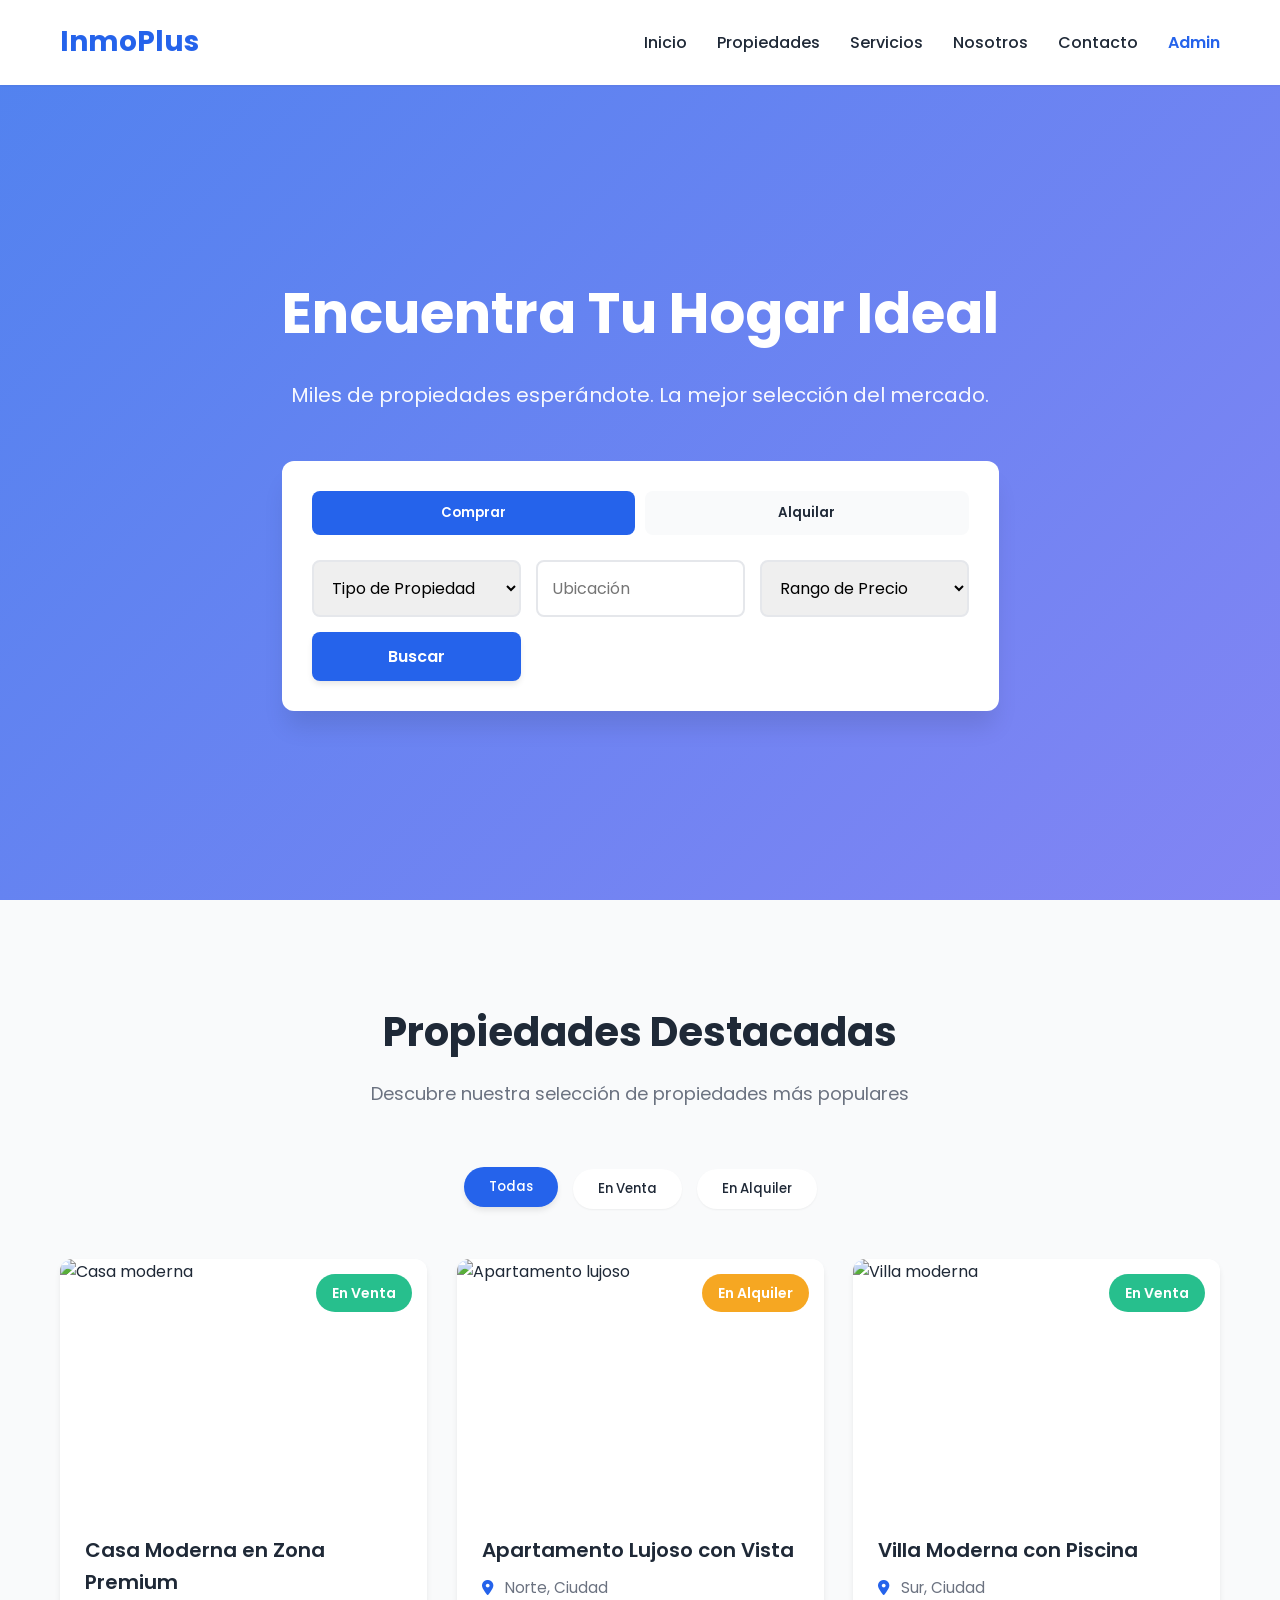
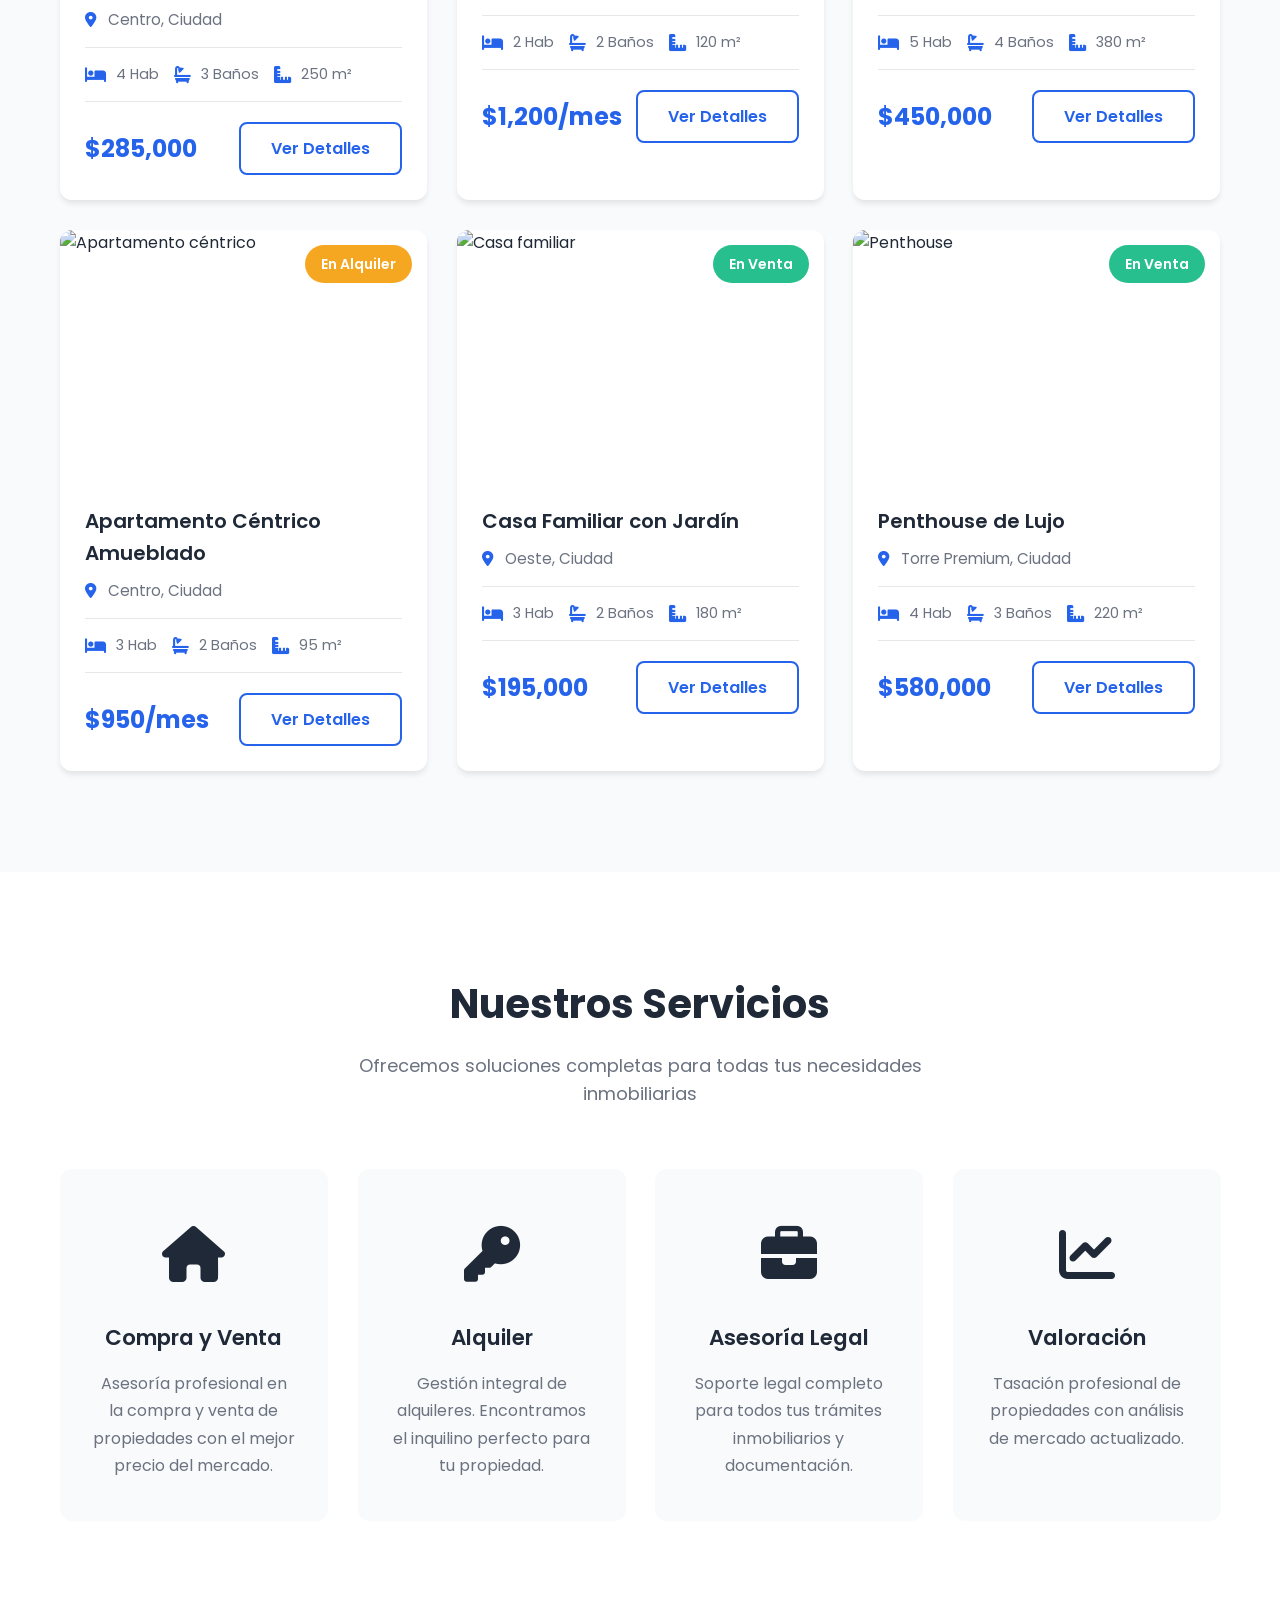
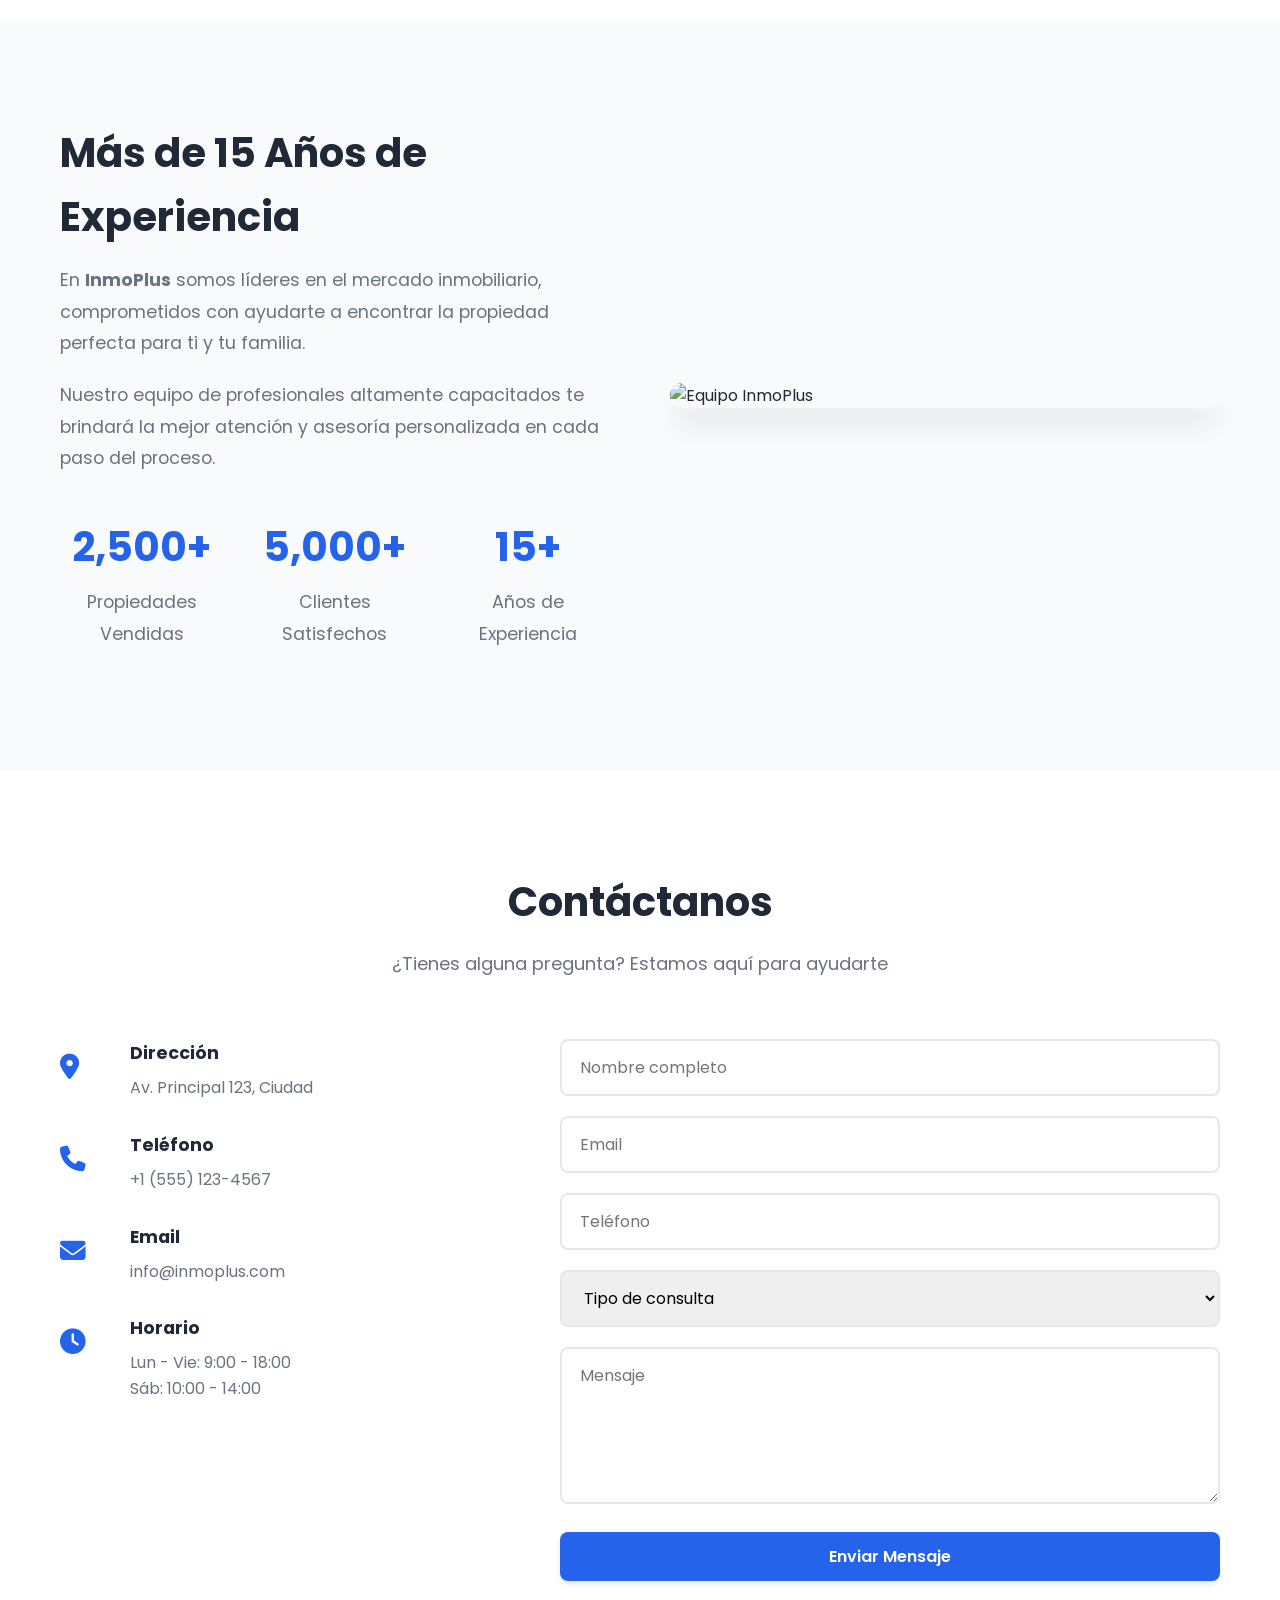
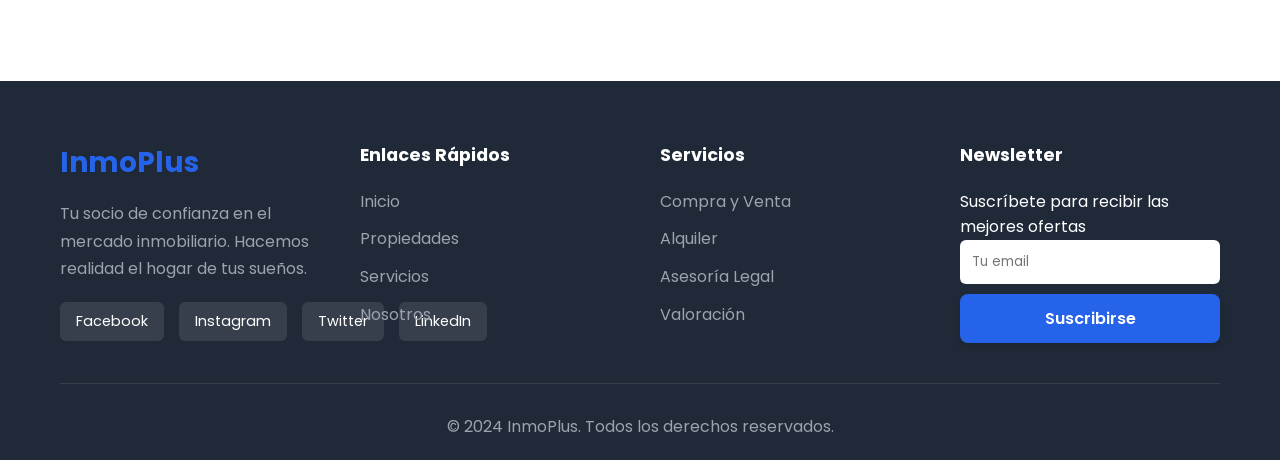
==== commit 05c42697: "Configurar Firebase, corregir rutas y mejorar funcionalidad del sitio Cambios principales: - Configu" ====
--- a/index.html
+++ b/index.html
@@ -6,10 +6,13 @@
     <meta name="description" content="Encuentra la propiedad de tus sueños. Amplia selección de casas, apartamentos y locales comerciales.">
     <meta name="keywords" content="inmobiliaria, casas, apartamentos, propiedades, venta, alquiler">
     <title>InmoPlus - Tu Inmobiliaria de Confianza</title>
+    <link rel="icon" type="image/svg+xml" href="favicon.svg">
     <link rel="stylesheet" href="css/styles.css">
     <link rel="preconnect" href="https://fonts.googleapis.com">
     <link rel="preconnect" href="https://fonts.gstatic.com" crossorigin>
     <link href="https://fonts.googleapis.com/css2?family=Poppins:wght@300;400;500;600;700&display=swap" rel="stylesheet">
+    <!-- Font Awesome for consistent professional icons (replaces emojis) -->
+    <link rel="stylesheet" href="https://cdnjs.cloudflare.com/ajax/libs/font-awesome/6.4.0/css/all.min.css">
 </head>
 <body>
     <!-- Header -->
@@ -24,7 +27,7 @@
                 <li class="nav__item"><a href="#servicios" class="nav__link">Servicios</a></li>
                 <li class="nav__item"><a href="#nosotros" class="nav__link">Nosotros</a></li>
                 <li class="nav__item"><a href="#contacto" class="nav__link">Contacto</a></li>
-                <li class="nav__item"><a href="login.html" class="nav__link" style="color: var(--primary-color); font-weight: 600;">🔐 Admin</a></li>
+                <li class="nav__item"><a href="login.html" class="nav__link" style="color: var(--primary-color); font-weight: 600;">Admin</a></li>
             </ul>
             <div class="nav__toggle" id="navToggle">
                 <span></span>
@@ -99,11 +102,11 @@
                     </div>
                     <div class="property-card__content">
                         <h3 class="property-card__title">Casa Moderna en Zona Premium</h3>
-                        <p class="property-card__location">📍 Centro, Ciudad</p>
-                        <div class="property-card__features">
-                            <span class="feature">🛏️ 4 Hab</span>
-                            <span class="feature">🚿 3 Baños</span>
-                            <span class="feature">📐 250 m²</span>
+                        <p class="property-card__location"><i class="fa-solid fa-location-dot"></i> Centro, Ciudad</p>
+                        <div class="property-card__features">
+                            <span class="feature"><i class="fa-solid fa-bed"></i> 4 Hab</span>
+                            <span class="feature"><i class="fa-solid fa-bath"></i> 3 Baños</span>
+                            <span class="feature"><i class="fa-solid fa-ruler-combined"></i> 250 m²</span>
                         </div>
                         <div class="property-card__footer">
                             <p class="property-card__price">$285,000</p>
@@ -120,11 +123,11 @@
                     </div>
                     <div class="property-card__content">
                         <h3 class="property-card__title">Apartamento Lujoso con Vista</h3>
-                        <p class="property-card__location">📍 Norte, Ciudad</p>
-                        <div class="property-card__features">
-                            <span class="feature">🛏️ 2 Hab</span>
-                            <span class="feature">🚿 2 Baños</span>
-                            <span class="feature">📐 120 m²</span>
+                        <p class="property-card__location"><i class="fa-solid fa-location-dot"></i> Norte, Ciudad</p>
+                        <div class="property-card__features">
+                            <span class="feature"><i class="fa-solid fa-bed"></i> 2 Hab</span>
+                            <span class="feature"><i class="fa-solid fa-bath"></i> 2 Baños</span>
+                            <span class="feature"><i class="fa-solid fa-ruler-combined"></i> 120 m²</span>
                         </div>
                         <div class="property-card__footer">
                             <p class="property-card__price">$1,200/mes</p>
@@ -141,11 +144,11 @@
                     </div>
                     <div class="property-card__content">
                         <h3 class="property-card__title">Villa Moderna con Piscina</h3>
-                        <p class="property-card__location">📍 Sur, Ciudad</p>
-                        <div class="property-card__features">
-                            <span class="feature">🛏️ 5 Hab</span>
-                            <span class="feature">🚿 4 Baños</span>
-                            <span class="feature">📐 380 m²</span>
+                        <p class="property-card__location"><i class="fa-solid fa-location-dot"></i> Sur, Ciudad</p>
+                        <div class="property-card__features">
+                            <span class="feature"><i class="fa-solid fa-bed"></i> 5 Hab</span>
+                            <span class="feature"><i class="fa-solid fa-bath"></i> 4 Baños</span>
+                            <span class="feature"><i class="fa-solid fa-ruler-combined"></i> 380 m²</span>
                         </div>
                         <div class="property-card__footer">
                             <p class="property-card__price">$450,000</p>
@@ -162,11 +165,11 @@
                     </div>
                     <div class="property-card__content">
                         <h3 class="property-card__title">Apartamento Céntrico Amueblado</h3>
-                        <p class="property-card__location">📍 Centro, Ciudad</p>
-                        <div class="property-card__features">
-                            <span class="feature">🛏️ 3 Hab</span>
-                            <span class="feature">🚿 2 Baños</span>
-                            <span class="feature">📐 95 m²</span>
+                        <p class="property-card__location"><i class="fa-solid fa-location-dot"></i> Centro, Ciudad</p>
+                        <div class="property-card__features">
+                            <span class="feature"><i class="fa-solid fa-bed"></i> 3 Hab</span>
+                            <span class="feature"><i class="fa-solid fa-bath"></i> 2 Baños</span>
+                            <span class="feature"><i class="fa-solid fa-ruler-combined"></i> 95 m²</span>
                         </div>
                         <div class="property-card__footer">
                             <p class="property-card__price">$950/mes</p>
@@ -183,11 +186,11 @@
                     </div>
                     <div class="property-card__content">
                         <h3 class="property-card__title">Casa Familiar con Jardín</h3>
-                        <p class="property-card__location">📍 Oeste, Ciudad</p>
-                        <div class="property-card__features">
-                            <span class="feature">🛏️ 3 Hab</span>
-                            <span class="feature">🚿 2 Baños</span>
-                            <span class="feature">📐 180 m²</span>
+                        <p class="property-card__location"><i class="fa-solid fa-location-dot"></i> Oeste, Ciudad</p>
+                        <div class="property-card__features">
+                            <span class="feature"><i class="fa-solid fa-bed"></i> 3 Hab</span>
+                            <span class="feature"><i class="fa-solid fa-bath"></i> 2 Baños</span>
+                            <span class="feature"><i class="fa-solid fa-ruler-combined"></i> 180 m²</span>
                         </div>
                         <div class="property-card__footer">
                             <p class="property-card__price">$195,000</p>
@@ -204,11 +207,11 @@
                     </div>
                     <div class="property-card__content">
                         <h3 class="property-card__title">Penthouse de Lujo</h3>
-                        <p class="property-card__location">📍 Torre Premium, Ciudad</p>
-                        <div class="property-card__features">
-                            <span class="feature">🛏️ 4 Hab</span>
-                            <span class="feature">🚿 3 Baños</span>
-                            <span class="feature">📐 220 m²</span>
+                        <p class="property-card__location"><i class="fa-solid fa-location-dot"></i> Torre Premium, Ciudad</p>
+                        <div class="property-card__features">
+                            <span class="feature"><i class="fa-solid fa-bed"></i> 4 Hab</span>
+                            <span class="feature"><i class="fa-solid fa-bath"></i> 3 Baños</span>
+                            <span class="feature"><i class="fa-solid fa-ruler-combined"></i> 220 m²</span>
                         </div>
                         <div class="property-card__footer">
                             <p class="property-card__price">$580,000</p>
@@ -229,22 +232,22 @@
             </div>
             <div class="services__grid">
                 <div class="service-card">
-                    <div class="service-card__icon">🏠</div>
+                    <div class="service-card__icon"><i class="fa-solid fa-home"></i></div>
                     <h3 class="service-card__title">Compra y Venta</h3>
                     <p class="service-card__description">Asesoría profesional en la compra y venta de propiedades con el mejor precio del mercado.</p>
                 </div>
                 <div class="service-card">
-                    <div class="service-card__icon">🔑</div>
+                    <div class="service-card__icon"><i class="fa-solid fa-key"></i></div>
                     <h3 class="service-card__title">Alquiler</h3>
                     <p class="service-card__description">Gestión integral de alquileres. Encontramos el inquilino perfecto para tu propiedad.</p>
                 </div>
                 <div class="service-card">
-                    <div class="service-card__icon">💼</div>
+                    <div class="service-card__icon"><i class="fa-solid fa-briefcase"></i></div>
                     <h3 class="service-card__title">Asesoría Legal</h3>
                     <p class="service-card__description">Soporte legal completo para todos tus trámites inmobiliarios y documentación.</p>
                 </div>
                 <div class="service-card">
-                    <div class="service-card__icon">📊</div>
+                    <div class="service-card__icon"><i class="fa-solid fa-chart-line"></i></div>
                     <h3 class="service-card__title">Valoración</h3>
                     <p class="service-card__description">Tasación profesional de propiedades con análisis de mercado actualizado.</p>
                 </div>
@@ -292,28 +295,28 @@
             <div class="contact__content">
                 <div class="contact__info">
                     <div class="contact__item">
-                        <div class="contact__item-icon">📍</div>
+                        <div class="contact__item-icon"><i class="fa-solid fa-location-dot"></i></div>
                         <div>
                             <h3>Dirección</h3>
                             <p>Av. Principal 123, Ciudad</p>
                         </div>
                     </div>
                     <div class="contact__item">
-                        <div class="contact__item-icon">📞</div>
+                        <div class="contact__item-icon"><i class="fa-solid fa-phone"></i></div>
                         <div>
                             <h3>Teléfono</h3>
                             <p>+1 (555) 123-4567</p>
                         </div>
                     </div>
                     <div class="contact__item">
-                        <div class="contact__item-icon">✉️</div>
+                        <div class="contact__item-icon"><i class="fa-solid fa-envelope"></i></div>
                         <div>
                             <h3>Email</h3>
                             <p>info@inmoplus.com</p>
                         </div>
                     </div>
                     <div class="contact__item">
-                        <div class="contact__item-icon">🕐</div>
+                        <div class="contact__item-icon"><i class="fa-solid fa-clock"></i></div>
                         <div>
                             <h3>Horario</h3>
                             <p>Lun - Vie: 9:00 - 18:00</p>
--- a/css/styles.css
+++ b/css/styles.css
@@ -418,6 +418,11 @@
     font-size: 0.95rem;
 }
 
+.property-card__location i {
+    margin-right: 8px;
+    color: var(--primary-color);
+}
+
 .property-card__features {
     display: flex;
     gap: 15px;
@@ -432,6 +437,13 @@
     color: var(--text-light);
 }
 
+.feature i {
+    margin-right: 6px;
+    color: var(--primary-color);
+    font-size: 1.05rem;
+    vertical-align: middle;
+}
+
 .property-card__footer {
     display: flex;
     justify-content: space-between;
@@ -576,6 +588,11 @@
 .contact__item-icon {
     font-size: 2rem;
     min-width: 50px;
+}
+
+.contact__item-icon i {
+    color: var(--primary-color);
+    font-size: 1.6rem;
 }
 
 .contact__item h3 {
